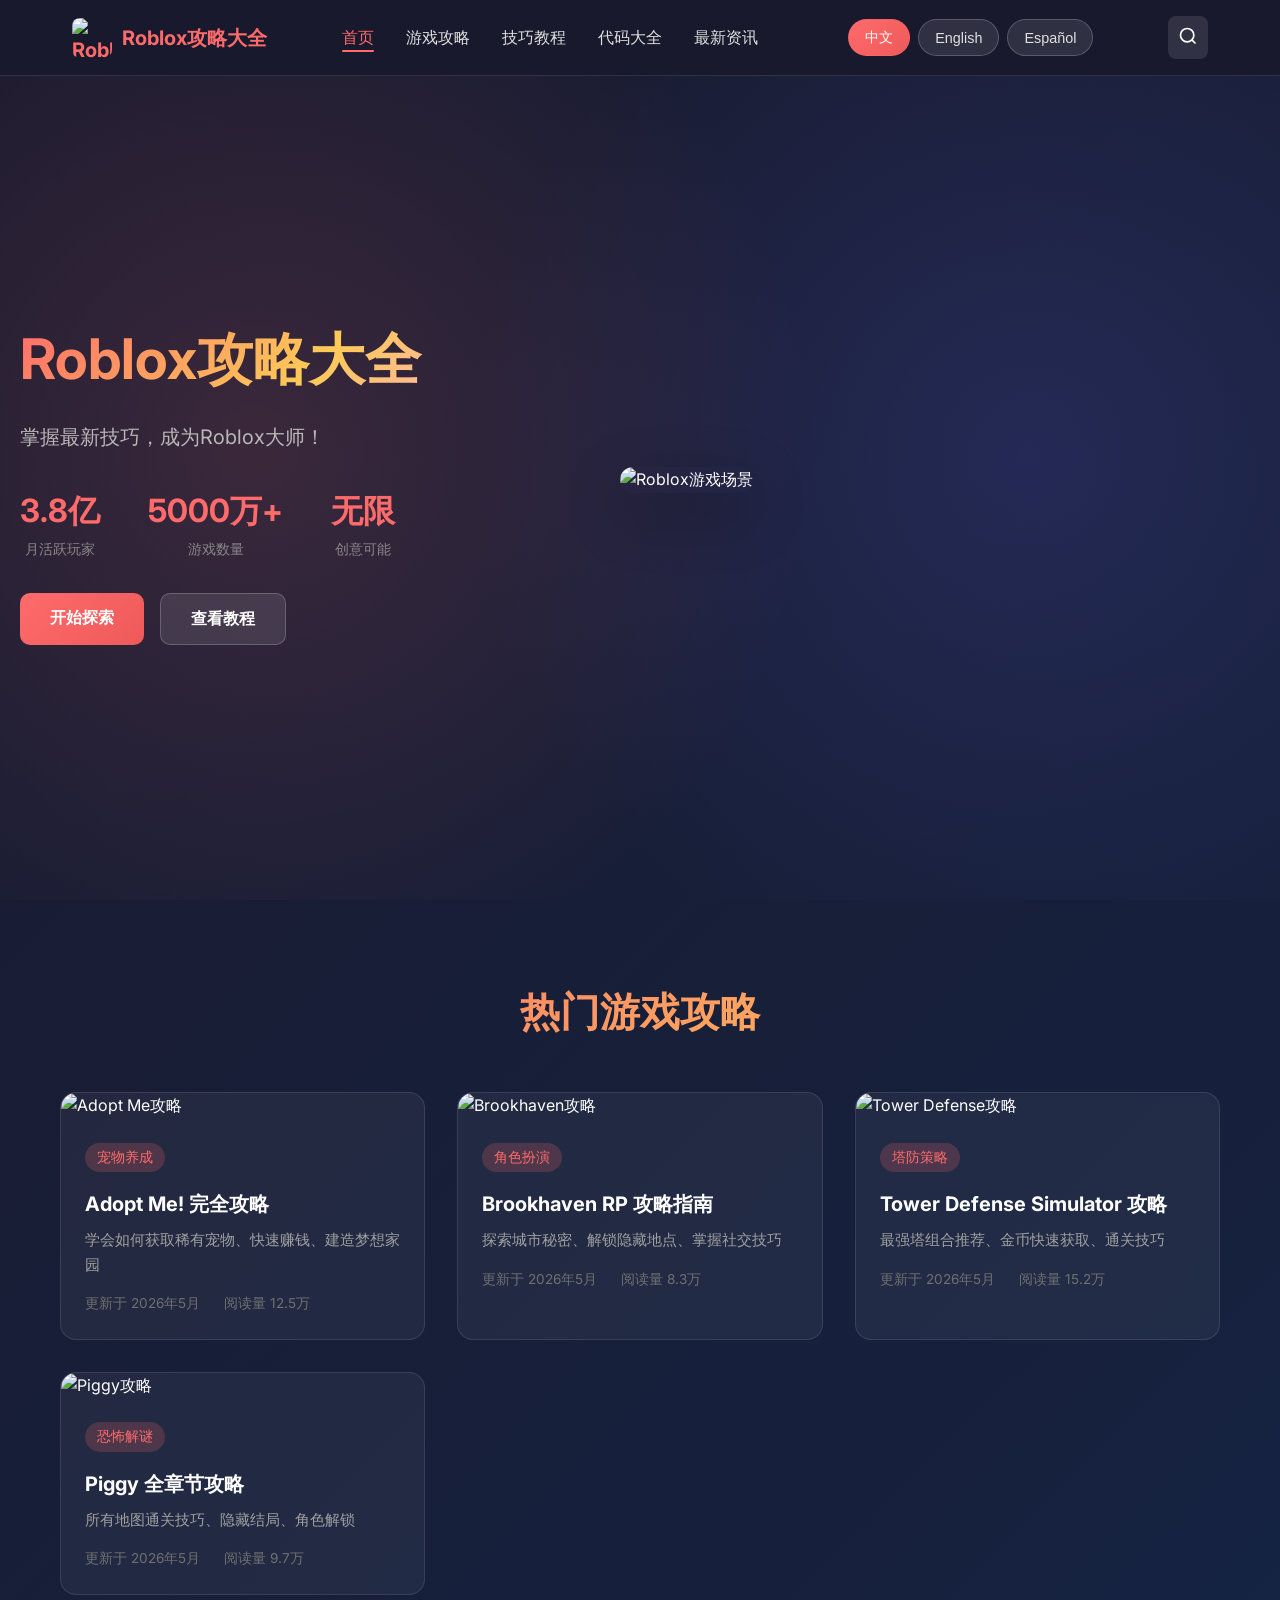
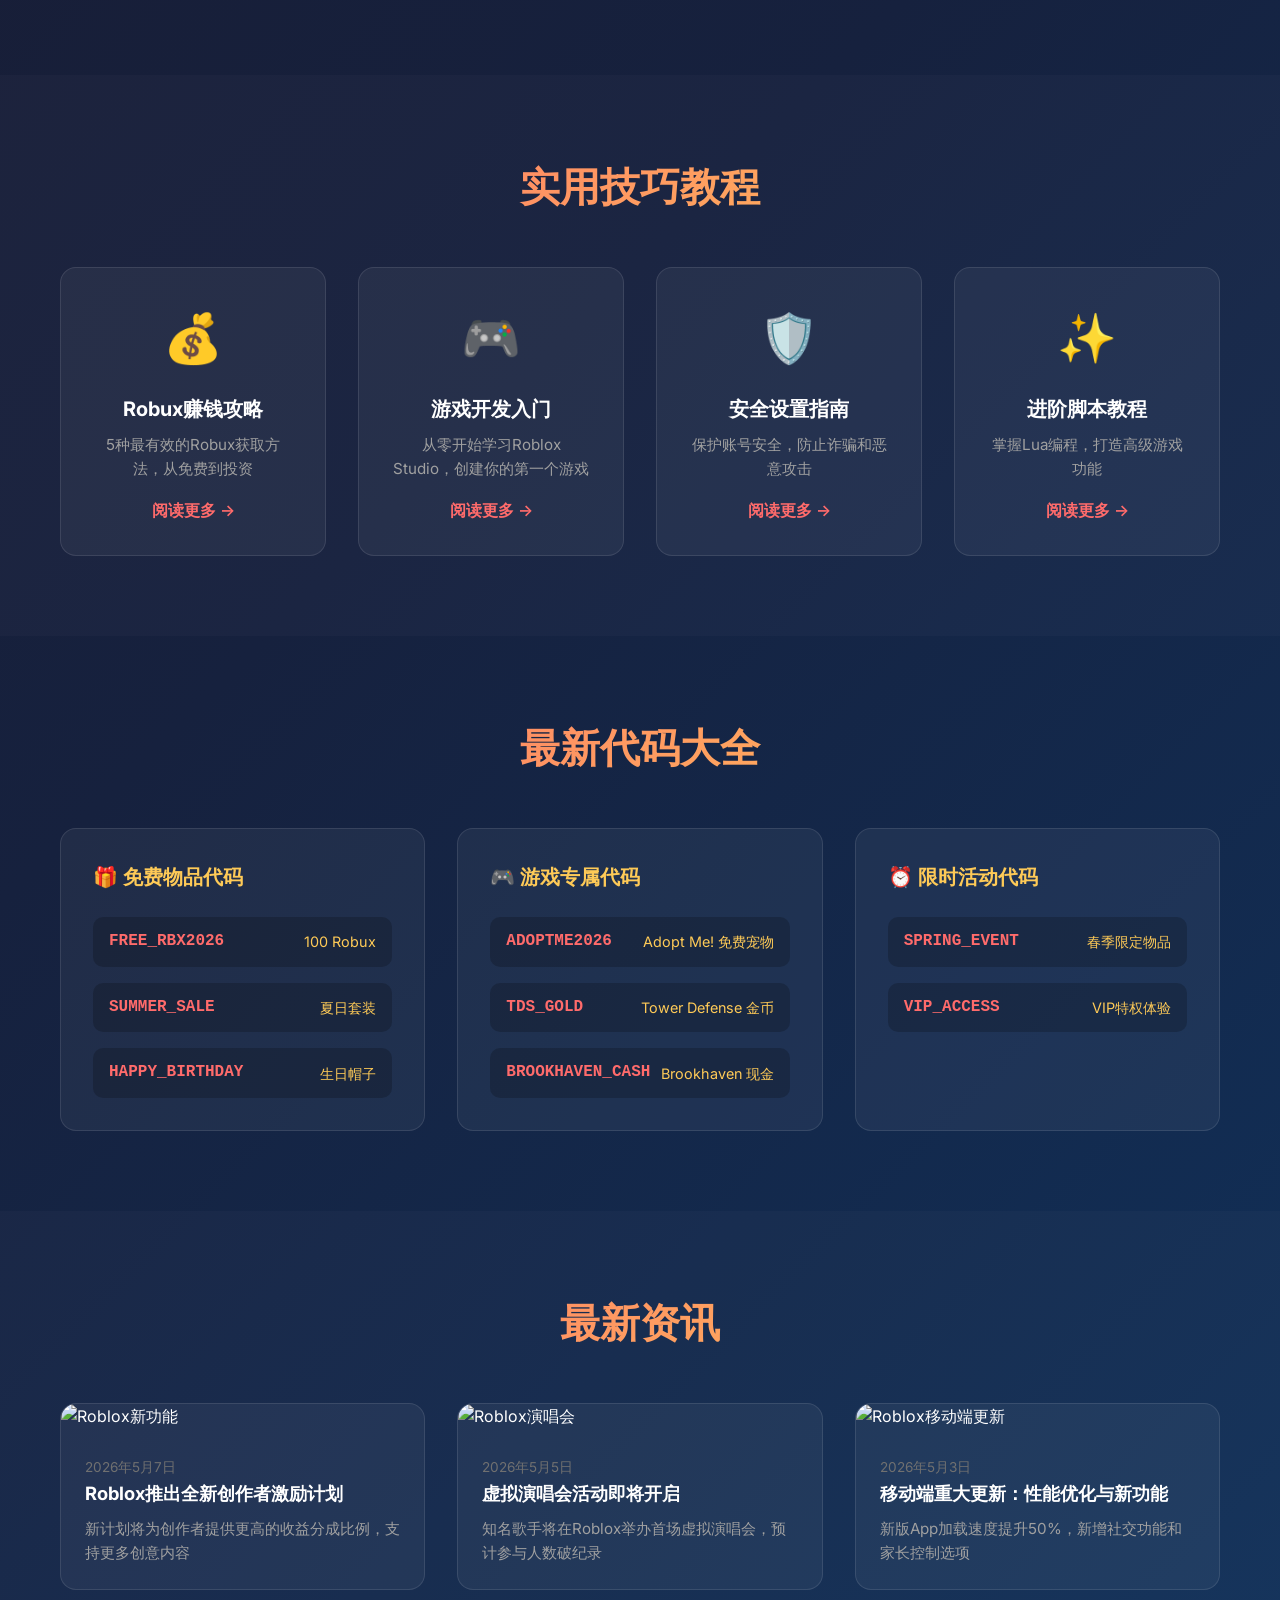
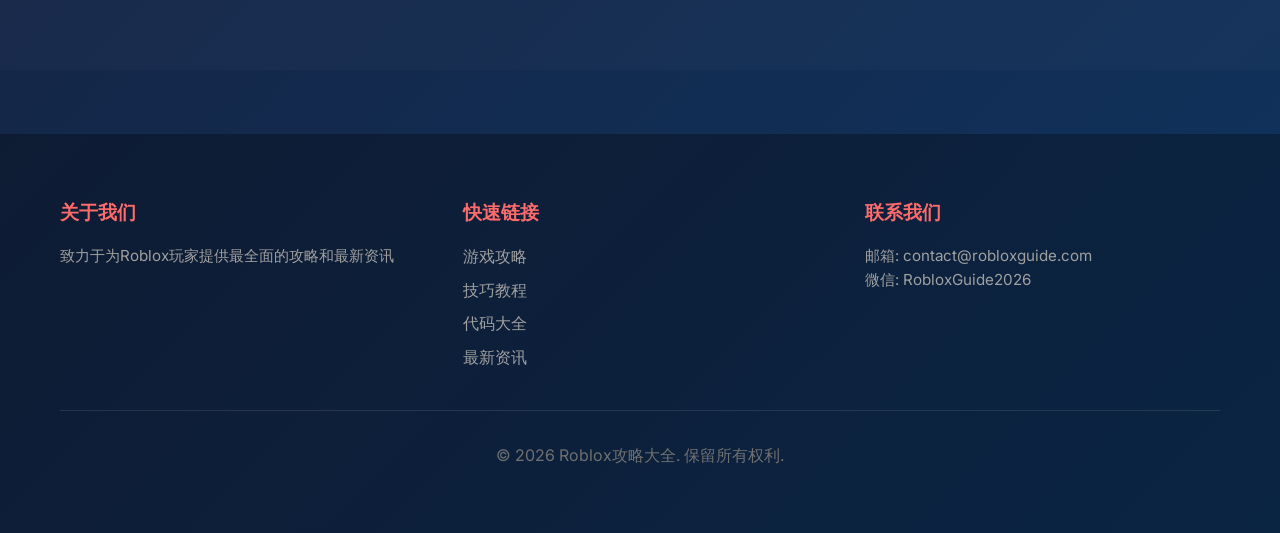
==== index.html @ 346e5082 "Add files via upload" ====
<!DOCTYPE html>
<html lang="zh-CN">
<head>
    <meta charset="UTF-8">
    <meta name="viewport" content="width=device-width, initial-scale=1.0">
    <title>Roblox攻略大全 - 最新技巧与指南</title>
    <meta name="description" content="Roblox游戏攻略网站，包含最新技巧、游戏指南、代码教程、赚钱攻略等内容">
    <link rel="stylesheet" href="styles.css">
    <link href="https://fonts.googleapis.com/css2?family=Inter:wght@400;500;600;700&display=swap" rel="stylesheet">
</head>
<body>
    <header class="header">
        <nav class="navbar">
            <div class="logo">
                <img src="https://neeko-copilot.bytedance.net/api/text2image?prompt=Roblox%20game%20logo%20with%20colorful%20blocks%20and%20robots%20minimalist%20design&image_size=square" alt="Roblox Logo">
                <span data-i18n="hero.title">Roblox攻略大全</span>
            </div>
            <ul class="nav-links">
                <li><a href="#home" class="active" data-i18n="nav.home">首页</a></li>
                <li><a href="#guides" data-i18n="nav.guides">游戏攻略</a></li>
                <li><a href="#tips" data-i18n="nav.tips">技巧教程</a></li>
                <li><a href="#codes" data-i18n="nav.codes">代码大全</a></li>
                <li><a href="#news" data-i18n="nav.news">最新资讯</a></li>
            </ul>
            <div class="lang-switcher">
                <button class="lang-btn active" data-lang="zh">中文</button>
                <button class="lang-btn" data-lang="en">English</button>
                <button class="lang-btn" data-lang="es">Español</button>
            </div>
            <button class="search-btn">
                <svg xmlns="http://www.w3.org/2000/svg" width="20" height="20" viewBox="0 0 24 24" fill="none" stroke="currentColor" stroke-width="2">
                    <circle cx="11" cy="11" r="8"/>
                    <path d="m21 21-4.35-4.35"/>
                </svg>
            </button>
        </nav>
    </header>

    <section id="home" class="hero">
        <div class="hero-content">
            <h1 data-i18n="hero.title">Roblox攻略大全</h1>
            <p data-i18n="hero.subtitle">掌握最新技巧，成为Roblox大师！</p>
            <div class="hero-stats">
                <div class="stat-item">
                    <span class="stat-number">3.8亿</span>
                    <span class="stat-label" data-i18n="hero.stats.mau">月活跃玩家</span>
                </div>
                <div class="stat-item">
                    <span class="stat-number">5000万+</span>
                    <span class="stat-label" data-i18n="hero.stats.games">游戏数量</span>
                </div>
                <div class="stat-item">
                    <span class="stat-number">无限</span>
                    <span class="stat-label" data-i18n="hero.stats.creative">创意可能</span>
                </div>
            </div>
            <div class="hero-buttons">
                <a href="#guides" class="btn btn-primary" data-i18n="hero.exploreBtn">开始探索</a>
                <a href="#tips" class="btn btn-secondary" data-i18n="hero.tutorialBtn">查看教程</a>
            </div>
        </div>
        <div class="hero-image">
            <img src="https://neeko-copilot.bytedance.net/api/text2image?prompt=Roblox%20game%20scene%20with%20colorful%20blocky%20characters%20playing%20in%20a%20virtual%20world&image_size=landscape_16_9" alt="Roblox游戏场景">
        </div>
    </section>

    <section id="guides" class="guides-section">
        <div class="container">
            <h2 class="section-title" data-i18n="guides.title">热门游戏攻略</h2>
            <div class="guides-grid">
                <article class="guide-card">
                    <img src="https://neeko-copilot.bytedance.net/api/text2image?prompt=Roblox%20Adopt%20Me%20game%20scene%20with%20cute%20pets%20and%20colorful%20houses&image_size=landscape_4_3" alt="Adopt Me攻略">
                    <div class="guide-content">
                        <span class="guide-tag" data-i18n="guides.cards.0.tag">宠物养成</span>
                        <h3><a href="adopt-me.html" data-i18n="guides.cards.0.title">Adopt Me! 完全攻略</a></h3>
                        <p data-i18n="guides.cards.0.desc">学会如何获取稀有宠物、快速赚钱、建造梦想家园</p>
                        <div class="guide-meta">
                            <span data-i18n="guides.cards.0.date">更新于 2026年5月</span>
                            <span data-i18n="guides.cards.0.views">阅读量 12.5万</span>
                        </div>
                    </div>
                </article>
                <article class="guide-card">
                    <img src="https://neeko-copilot.bytedance.net/api/text2image?prompt=Roblox%20Brookhaven%20RP%20city%20roleplay%20game%20scene&image_size=landscape_4_3" alt="Brookhaven攻略">
                    <div class="guide-content">
                        <span class="guide-tag" data-i18n="guides.cards.1.tag">角色扮演</span>
                        <h3><a href="brookhaven.html" data-i18n="guides.cards.1.title">Brookhaven RP 攻略指南</a></h3>
                        <p data-i18n="guides.cards.1.desc">探索城市秘密、解锁隐藏地点、掌握社交技巧</p>
                        <div class="guide-meta">
                            <span data-i18n="guides.cards.1.date">更新于 2026年5月</span>
                            <span data-i18n="guides.cards.1.views">阅读量 8.3万</span>
                        </div>
                    </div>
                </article>
                <article class="guide-card">
                    <img src="https://neeko-copilot.bytedance.net/api/text2image?prompt=Roblox%20Tower%20Defense%20Simulator%20game%20with%20towers%20and%20enemies&image_size=landscape_4_3" alt="Tower Defense攻略">
                    <div class="guide-content">
                        <span class="guide-tag" data-i18n="guides.cards.2.tag">塔防策略</span>
                        <h3><a href="tower-defense.html" data-i18n="guides.cards.2.title">Tower Defense Simulator 攻略</a></h3>
                        <p data-i18n="guides.cards.2.desc">最强塔组合推荐、金币快速获取、通关技巧</p>
                        <div class="guide-meta">
                            <span data-i18n="guides.cards.2.date">更新于 2026年5月</span>
                            <span data-i18n="guides.cards.2.views">阅读量 15.2万</span>
                        </div>
                    </div>
                </article>
                <article class="guide-card">
                    <img src="https://neeko-copilot.bytedance.net/api/text2image?prompt=Roblox%20Piggy%20horror%20game%20scene%20with%20pig%20characters%20scary%20atmosphere&image_size=landscape_4_3" alt="Piggy攻略">
                    <div class="guide-content">
                        <span class="guide-tag" data-i18n="guides.cards.3.tag">恐怖解谜</span>
                        <h3><a href="piggy.html" data-i18n="guides.cards.3.title">Piggy 全章节攻略</a></h3>
                        <p data-i18n="guides.cards.3.desc">所有地图通关技巧、隐藏结局、角色解锁</p>
                        <div class="guide-meta">
                            <span data-i18n="guides.cards.3.date">更新于 2026年5月</span>
                            <span data-i18n="guides.cards.3.views">阅读量 9.7万</span>
                        </div>
                    </div>
                </article>
            </div>
        </div>
    </section>

    <section id="tips" class="tips-section">
        <div class="container">
            <h2 class="section-title" data-i18n="tips.title">实用技巧教程</h2>
            <div class="tips-grid">
                <div class="tip-card">
                    <div class="tip-icon">💰</div>
                    <h3 data-i18n="tips.cards.0.title">Robux赚钱攻略</h3>
                    <p data-i18n="tips.cards.0.desc">5种最有效的Robux获取方法，从免费到投资</p>
                    <a href="robux-guide.html" class="tip-link" data-i18n="tips.readMore">阅读更多 →</a>
                </div>
                <div class="tip-card">
                    <div class="tip-icon">🎮</div>
                    <h3 data-i18n="tips.cards.1.title">游戏开发入门</h3>
                    <p data-i18n="tips.cards.1.desc">从零开始学习Roblox Studio，创建你的第一个游戏</p>
                    <a href="dev-guide.html" class="tip-link" data-i18n="tips.readMore">阅读更多 →</a>
                </div>
                <div class="tip-card">
                    <div class="tip-icon">🛡️</div>
                    <h3 data-i18n="tips.cards.2.title">安全设置指南</h3>
                    <p data-i18n="tips.cards.2.desc">保护账号安全，防止诈骗和恶意攻击</p>
                    <a href="safety-guide.html" class="tip-link" data-i18n="tips.readMore">阅读更多 →</a>
                </div>
                <div class="tip-card">
                    <div class="tip-icon">✨</div>
                    <h3 data-i18n="tips.cards.3.title">进阶脚本教程</h3>
                    <p data-i18n="tips.cards.3.desc">掌握Lua编程，打造高级游戏功能</p>
                    <a href="script-guide.html" class="tip-link" data-i18n="tips.readMore">阅读更多 →</a>
                </div>
            </div>
        </div>
    </section>

    <section id="codes" class="codes-section">
        <div class="container">
            <h2 class="section-title" data-i18n="codes.title">最新代码大全</h2>
            <div class="codes-container">
                <div class="code-category">
                    <h3 data-i18n="codes.categories.0.title">🎁 免费物品代码</h3>
                    <div class="code-list">
                        <div class="code-item">
                            <span class="code-text">FREE_RBX2026</span>
                            <span class="code-reward">100 Robux</span>
                        </div>
                        <div class="code-item">
                            <span class="code-text">SUMMER_SALE</span>
                            <span class="code-reward">夏日套装</span>
                        </div>
                        <div class="code-item">
                            <span class="code-text">HAPPY_BIRTHDAY</span>
                            <span class="code-reward">生日帽子</span>
                        </div>
                    </div>
                </div>
                <div class="code-category">
                    <h3 data-i18n="codes.categories.1.title">🎮 游戏专属代码</h3>
                    <div class="code-list">
                        <div class="code-item">
                            <span class="code-text">ADOPTME2026</span>
                            <span class="code-reward">Adopt Me! 免费宠物</span>
                        </div>
                        <div class="code-item">
                            <span class="code-text">TDS_GOLD</span>
                            <span class="code-reward">Tower Defense 金币</span>
                        </div>
                        <div class="code-item">
                            <span class="code-text">BROOKHAVEN_CASH</span>
                            <span class="code-reward">Brookhaven 现金</span>
                        </div>
                    </div>
                </div>
                <div class="code-category">
                    <h3 data-i18n="codes.categories.2.title">⏰ 限时活动代码</h3>
                    <div class="code-list">
                        <div class="code-item">
                            <span class="code-text">SPRING_EVENT</span>
                            <span class="code-reward">春季限定物品</span>
                        </div>
                        <div class="code-item">
                            <span class="code-text">VIP_ACCESS</span>
                            <span class="code-reward">VIP特权体验</span>
                        </div>
                    </div>
                </div>
            </div>
        </div>
    </section>

    <section id="news" class="news-section">
        <div class="container">
            <h2 class="section-title" data-i18n="news.title">最新资讯</h2>
            <div class="news-grid">
                <article class="news-card">
                    <img src="https://neeko-copilot.bytedance.net/api/text2image?prompt=Roblox%20new%20feature%20announcement%20with%20confetti%20and%20celebration&image_size=landscape_4_3" alt="Roblox新功能">
                    <div class="news-content">
                        <span class="news-date" data-i18n="news.cards.0.date">2026年5月7日</span>
                        <h3 data-i18n="news.cards.0.title">Roblox推出全新创作者激励计划</h3>
                        <p data-i18n="news.cards.0.desc">新计划将为创作者提供更高的收益分成比例，支持更多创意内容</p>
                    </div>
                </article>
                <article class="news-card">
                    <img src="https://neeko-copilot.bytedance.net/api/text2image?prompt=Roblox%20virtual%20concert%20event%20with%20music%20and%20lights&image_size=landscape_4_3" alt="Roblox演唱会">
                    <div class="news-content">
                        <span class="news-date" data-i18n="news.cards.1.date">2026年5月5日</span>
                        <h3 data-i18n="news.cards.1.title">虚拟演唱会活动即将开启</h3>
                        <p data-i18n="news.cards.1.desc">知名歌手将在Roblox举办首场虚拟演唱会，预计参与人数破纪录</p>
                    </div>
                </article>
                <article class="news-card">
                    <img src="https://neeko-copilot.bytedance.net/api/text2image?prompt=Roblox%20mobile%20app%20update%20with%20new%20UI&image_size=landscape_4_3" alt="Roblox移动端更新">
                    <div class="news-content">
                        <span class="news-date" data-i18n="news.cards.2.date">2026年5月3日</span>
                        <h3 data-i18n="news.cards.2.title">移动端重大更新：性能优化与新功能</h3>
                        <p data-i18n="news.cards.2.desc">新版App加载速度提升50%，新增社交功能和家长控制选项</p>
                    </div>
                </article>
            </div>
        </div>
    </section>

    <footer class="footer">
        <div class="container">
            <div class="footer-content">
                <div class="footer-section">
                    <h3 data-i18n="footer.about.title">关于我们</h3>
                    <p data-i18n="footer.about.desc">致力于为Roblox玩家提供最全面的攻略和最新资讯</p>
                </div>
                <div class="footer-section">
                    <h3 data-i18n="footer.quickLinks.title">快速链接</h3>
                    <ul>
                        <li><a href="#guides" data-i18n="nav.guides">游戏攻略</a></li>
                        <li><a href="#tips" data-i18n="nav.tips">技巧教程</a></li>
                        <li><a href="#codes" data-i18n="nav.codes">代码大全</a></li>
                        <li><a href="#news" data-i18n="nav.news">最新资讯</a></li>
                    </ul>
                </div>
                <div class="footer-section">
                    <h3 data-i18n="footer.contact.title">联系我们</h3>
                    <p data-i18n="footer.contact.email">邮箱: contact@robloxguide.com</p>
                    <p data-i18n="footer.contact.wechat">微信: RobloxGuide2026</p>
                </div>
            </div>
            <div class="footer-bottom">
                <p data-i18n="footer.copyright">© 2026 Roblox攻略大全. 保留所有权利.</p>
            </div>
        </div>
    </footer>

    <script src="locales.js"></script>
    <script src="script.js"></script>
</body>
</html>
---- styles.css ----
* {
    margin: 0;
    padding: 0;
    box-sizing: border-box;
}

html {
    scroll-behavior: smooth;
}

body {
    font-family: 'Inter', -apple-system, BlinkMacSystemFont, 'Segoe UI', Roboto, sans-serif;
    background: linear-gradient(135deg, #1a1a2e 0%, #16213e 50%, #0f3460 100%);
    color: #ffffff;
    line-height: 1.6;
    min-height: 100vh;
}

.container {
    max-width: 1200px;
    margin: 0 auto;
    padding: 0 20px;
}

.header {
    position: fixed;
    top: 0;
    left: 0;
    right: 0;
    z-index: 1000;
    background: rgba(26, 26, 46, 0.95);
    backdrop-filter: blur(10px);
    border-bottom: 1px solid rgba(255, 255, 255, 0.1);
}

.navbar {
    display: flex;
    justify-content: space-between;
    align-items: center;
    padding: 1rem 2rem;
    max-width: 1200px;
    margin: 0 auto;
}

.logo {
    display: flex;
    align-items: center;
    gap: 10px;
    font-size: 1.25rem;
    font-weight: 700;
    color: #ff6b6b;
}

.logo img {
    width: 40px;
    height: 40px;
    border-radius: 8px;
}

.nav-links {
    display: flex;
    list-style: none;
    gap: 2rem;
}

.nav-links a {
    text-decoration: none;
    color: #e0e0e0;
    font-weight: 500;
    transition: color 0.3s ease;
    position: relative;
}

.nav-links a:hover,
.nav-links a.active {
    color: #ff6b6b;
}

.nav-links a.active::after {
    content: '';
    position: absolute;
    bottom: -5px;
    left: 0;
    width: 100%;
    height: 2px;
    background: #ff6b6b;
    border-radius: 2px;
}

.search-btn {
    background: rgba(255, 255, 255, 0.1);
    border: none;
    padding: 10px;
    border-radius: 8px;
    color: #ffffff;
    cursor: pointer;
    transition: background 0.3s ease;
}

.search-btn:hover {
    background: rgba(255, 255, 255, 0.2);
}

.hero {
    min-height: 100vh;
    display: flex;
    align-items: center;
    padding: 80px 20px 20px;
    position: relative;
    overflow: hidden;
}

.hero::before {
    content: '';
    position: absolute;
    top: 0;
    left: 0;
    right: 0;
    bottom: 0;
    background: radial-gradient(circle at 20% 50%, rgba(255, 107, 107, 0.15) 0%, transparent 50%),
                radial-gradient(circle at 80% 50%, rgba(107, 107, 255, 0.15) 0%, transparent 50%);
}

.hero-content {
    flex: 1;
    max-width: 600px;
    z-index: 1;
}

.hero h1 {
    font-size: 3.5rem;
    font-weight: 700;
    margin-bottom: 1rem;
    background: linear-gradient(135deg, #ff6b6b 0%, #feca57 50%, #ff9ff3 100%);
    -webkit-background-clip: text;
    -webkit-text-fill-color: transparent;
    background-clip: text;
}

.hero p {
    font-size: 1.25rem;
    color: #b8b8b8;
    margin-bottom: 2rem;
}

.hero-stats {
    display: flex;
    gap: 3rem;
    margin-bottom: 2rem;
}

.stat-item {
    text-align: center;
}

.stat-number {
    display: block;
    font-size: 2rem;
    font-weight: 700;
    color: #ff6b6b;
}

.stat-label {
    font-size: 0.9rem;
    color: #888888;
}

.hero-buttons {
    display: flex;
    gap: 1rem;
}

.btn {
    display: inline-block;
    padding: 12px 30px;
    border-radius: 10px;
    font-weight: 600;
    text-decoration: none;
    transition: all 0.3s ease;
}

.btn-primary {
    background: linear-gradient(135deg, #ff6b6b 0%, #ee5a5a 100%);
    color: #ffffff;
}

.btn-primary:hover {
    transform: translateY(-2px);
    box-shadow: 0 10px 30px rgba(255, 107, 107, 0.4);
}

.btn-secondary {
    background: rgba(255, 255, 255, 0.1);
    color: #ffffff;
    border: 1px solid rgba(255, 255, 255, 0.2);
}

.btn-secondary:hover {
    background: rgba(255, 255, 255, 0.2);
}

.hero-image {
    flex: 1;
    position: relative;
    z-index: 1;
}

.hero-image img {
    width: 100%;
    max-width: 600px;
    border-radius: 20px;
    box-shadow: 0 20px 60px rgba(0, 0, 0, 0.3);
}

.section-title {
    font-size: 2.5rem;
    text-align: center;
    margin-bottom: 3rem;
    background: linear-gradient(135deg, #ff6b6b 0%, #feca57 100%);
    -webkit-background-clip: text;
    -webkit-text-fill-color: transparent;
    background-clip: text;
}

.guides-section {
    padding: 80px 20px;
}

.guides-grid {
    display: grid;
    grid-template-columns: repeat(auto-fit, minmax(300px, 1fr));
    gap: 2rem;
}

.guide-card {
    background: rgba(255, 255, 255, 0.05);
    border-radius: 16px;
    overflow: hidden;
    transition: transform 0.3s ease, box-shadow 0.3s ease;
    border: 1px solid rgba(255, 255, 255, 0.1);
}

.guide-card:hover {
    transform: translateY(-8px);
    box-shadow: 0 20px 40px rgba(0, 0, 0, 0.3);
}

.guide-card img {
    width: 100%;
    height: 200px;
    object-fit: cover;
}

.guide-content {
    padding: 1.5rem;
}

.guide-tag {
    display: inline-block;
    background: rgba(255, 107, 107, 0.2);
    color: #ff6b6b;
    padding: 4px 12px;
    border-radius: 20px;
    font-size: 0.85rem;
    margin-bottom: 1rem;
}

.guide-content h3 {
    font-size: 1.25rem;
    margin-bottom: 0.5rem;
}

.guide-content h3 a {
    color: #ffffff;
    text-decoration: none;
    transition: color 0.3s ease;
}

.guide-content h3 a:hover {
    color: #ff6b6b;
}

.guide-content p {
    color: #a0a0a0;
    font-size: 0.95rem;
    margin-bottom: 1rem;
}

.guide-meta {
    display: flex;
    gap: 1.5rem;
    font-size: 0.85rem;
    color: #707070;
}

.tips-section {
    padding: 80px 20px;
    background: rgba(255, 255, 255, 0.02);
}

.tips-grid {
    display: grid;
    grid-template-columns: repeat(auto-fit, minmax(250px, 1fr));
    gap: 2rem;
}

.tip-card {
    background: rgba(255, 255, 255, 0.05);
    border-radius: 16px;
    padding: 2rem;
    text-align: center;
    transition: transform 0.3s ease;
    border: 1px solid rgba(255, 255, 255, 0.1);
}

.tip-card:hover {
    transform: translateY(-5px);
}

.tip-icon {
    font-size: 3rem;
    margin-bottom: 1rem;
}

.tip-card h3 {
    font-size: 1.25rem;
    margin-bottom: 0.5rem;
}

.tip-card p {
    color: #a0a0a0;
    font-size: 0.95rem;
    margin-bottom: 1rem;
}

.tip-link {
    color: #ff6b6b;
    text-decoration: none;
    font-weight: 600;
    transition: color 0.3s ease;
}

.tip-link:hover {
    color: #ee5a5a;
}

.codes-section {
    padding: 80px 20px;
}

.codes-container {
    display: grid;
    grid-template-columns: repeat(auto-fit, minmax(300px, 1fr));
    gap: 2rem;
}

.code-category {
    background: rgba(255, 255, 255, 0.05);
    border-radius: 16px;
    padding: 2rem;
    border: 1px solid rgba(255, 255, 255, 0.1);
}

.code-category h3 {
    font-size: 1.25rem;
    margin-bottom: 1.5rem;
    color: #feca57;
}

.code-list {
    display: flex;
    flex-direction: column;
    gap: 1rem;
}

.code-item {
    display: flex;
    justify-content: space-between;
    align-items: center;
    background: rgba(0, 0, 0, 0.2);
    padding: 12px 16px;
    border-radius: 10px;
}

.code-text {
    font-family: 'Courier New', monospace;
    font-weight: 600;
    color: #ff6b6b;
}

.code-reward {
    color: #feca57;
    font-size: 0.9rem;
}

.news-section {
    padding: 80px 20px;
    background: rgba(255, 255, 255, 0.02);
}

.news-grid {
    display: grid;
    grid-template-columns: repeat(auto-fit, minmax(350px, 1fr));
    gap: 2rem;
}

.news-card {
    background: rgba(255, 255, 255, 0.05);
    border-radius: 16px;
    overflow: hidden;
    transition: transform 0.3s ease;
    border: 1px solid rgba(255, 255, 255, 0.1);
}

.news-card:hover {
    transform: translateY(-5px);
}

.news-card img {
    width: 100%;
    height: 200px;
    object-fit: cover;
}

.news-content {
    padding: 1.5rem;
}

.news-date {
    color: #707070;
    font-size: 0.85rem;
    margin-bottom: 0.5rem;
}

.news-content h3 {
    font-size: 1.15rem;
    margin-bottom: 0.5rem;
    color: #ffffff;
}

.news-content p {
    color: #a0a0a0;
    font-size: 0.95rem;
}

.footer {
    background: rgba(0, 0, 0, 0.3);
    padding: 4rem 20px;
    margin-top: 4rem;
}

.footer-content {
    display: grid;
    grid-template-columns: repeat(auto-fit, minmax(200px, 1fr));
    gap: 3rem;
    margin-bottom: 2rem;
}

.footer-section h3 {
    margin-bottom: 1rem;
    color: #ff6b6b;
}

.footer-section p {
    color: #a0a0a0;
    font-size: 0.95rem;
}

.footer-section ul {
    list-style: none;
}

.footer-section ul li {
    margin-bottom: 0.5rem;
}

.footer-section ul li a {
    color: #a0a0a0;
    text-decoration: none;
    transition: color 0.3s ease;
}

.footer-section ul li a:hover {
    color: #ff6b6b;
}

.footer-bottom {
    text-align: center;
    padding-top: 2rem;
    border-top: 1px solid rgba(255, 255, 255, 0.1);
    color: #707070;
}

@media (max-width: 768px) {
    .hero {
        flex-direction: column;
        text-align: center;
        padding: 100px 20px 40px;
    }
    
    .hero h1 {
        font-size: 2.5rem;
    }
    
    .hero-stats {
        justify-content: center;
    }
    
    .hero-buttons {
        flex-direction: column;
        align-items: center;
    }
    
    .nav-links {
        gap: 1rem;
    }
    
    .navbar {
        padding: 1rem;
    }
    
    .news-grid {
        grid-template-columns: 1fr;
    }
}

.lang-switcher {
    display: flex;
    gap: 0.5rem;
    margin-left: 1rem;
}

.lang-btn {
    background: rgba(255, 255, 255, 0.1);
    border: 1px solid rgba(255, 255, 255, 0.2);
    color: #e0e0e0;
    padding: 0.5rem 1rem;
    border-radius: 20px;
    cursor: pointer;
    font-size: 0.9rem;
    font-weight: 500;
    transition: all 0.3s ease;
}

.lang-btn:hover {
    background: rgba(255, 107, 107, 0.2);
    border-color: rgba(255, 107, 107, 0.5);
}

.lang-btn.active {
    background: linear-gradient(135deg, #ff6b6b 0%, #ee5a5a 100%);
    border-color: transparent;
    color: white;
}
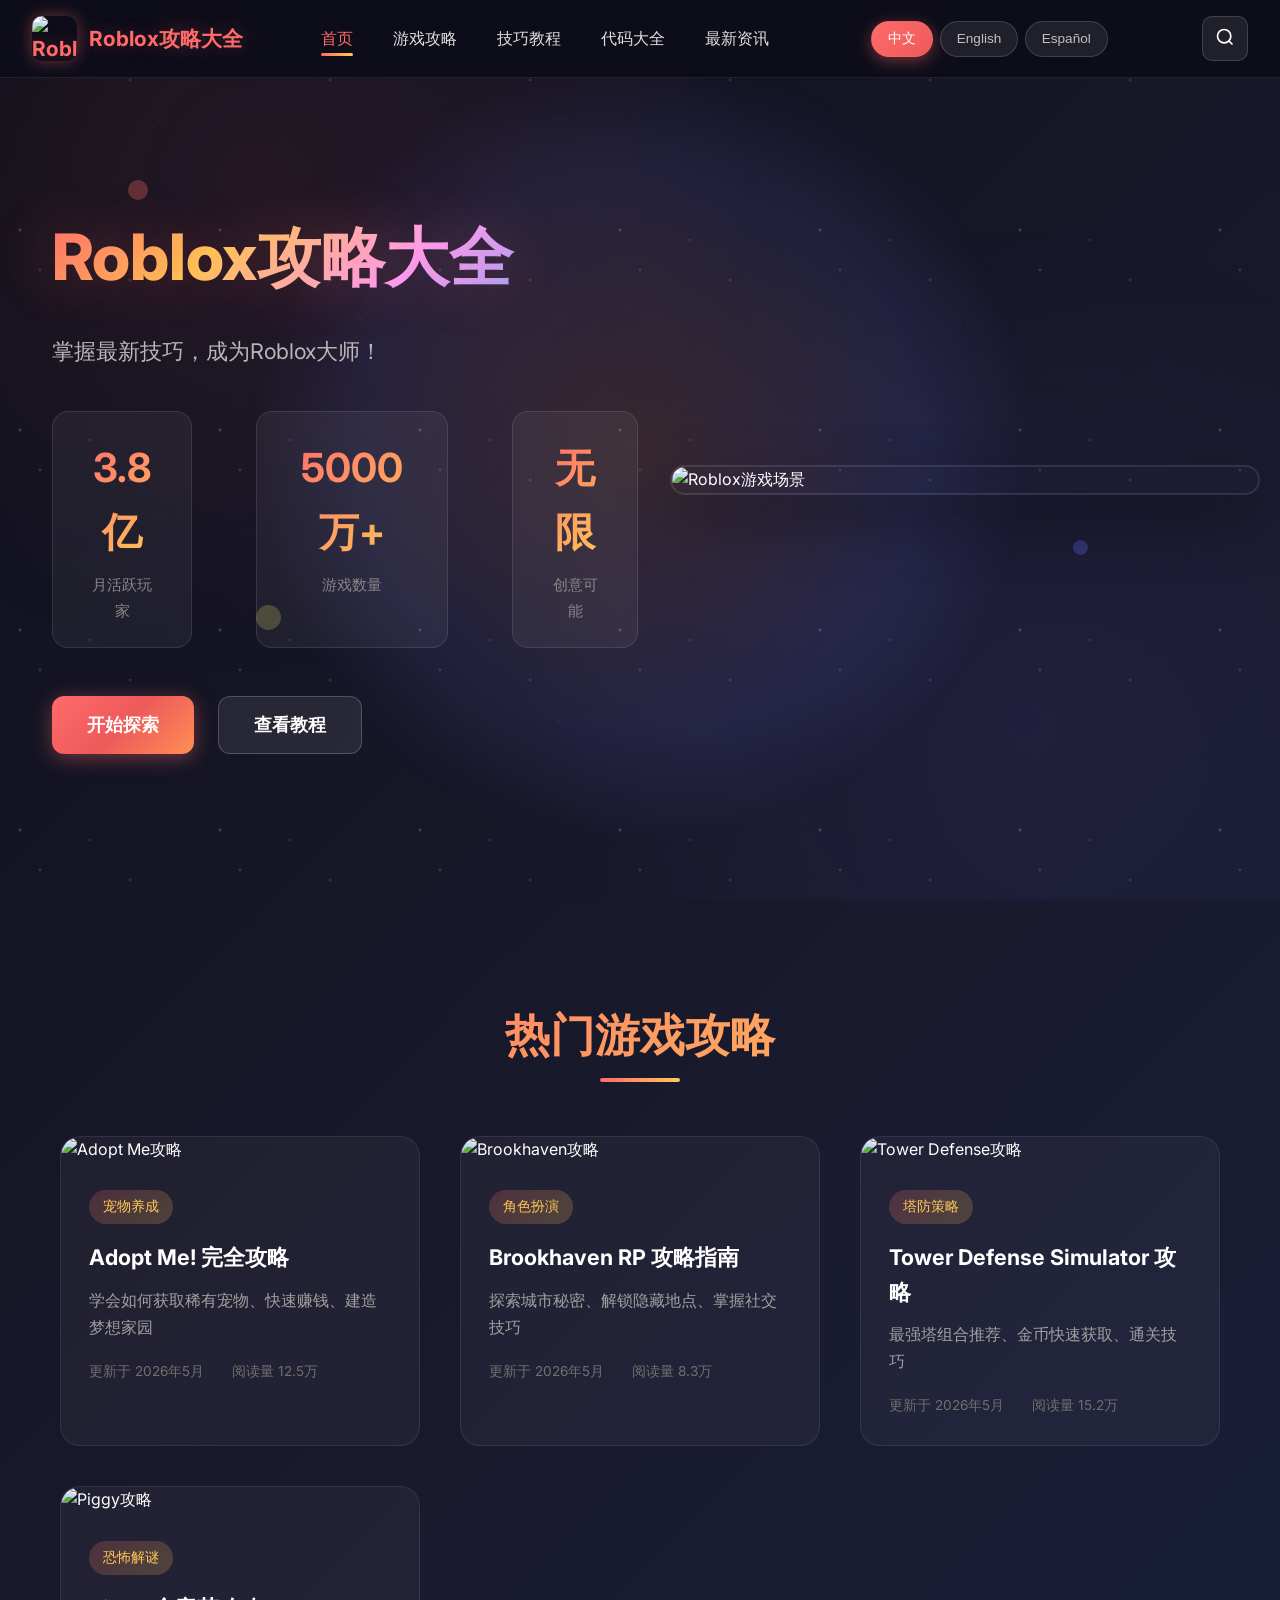
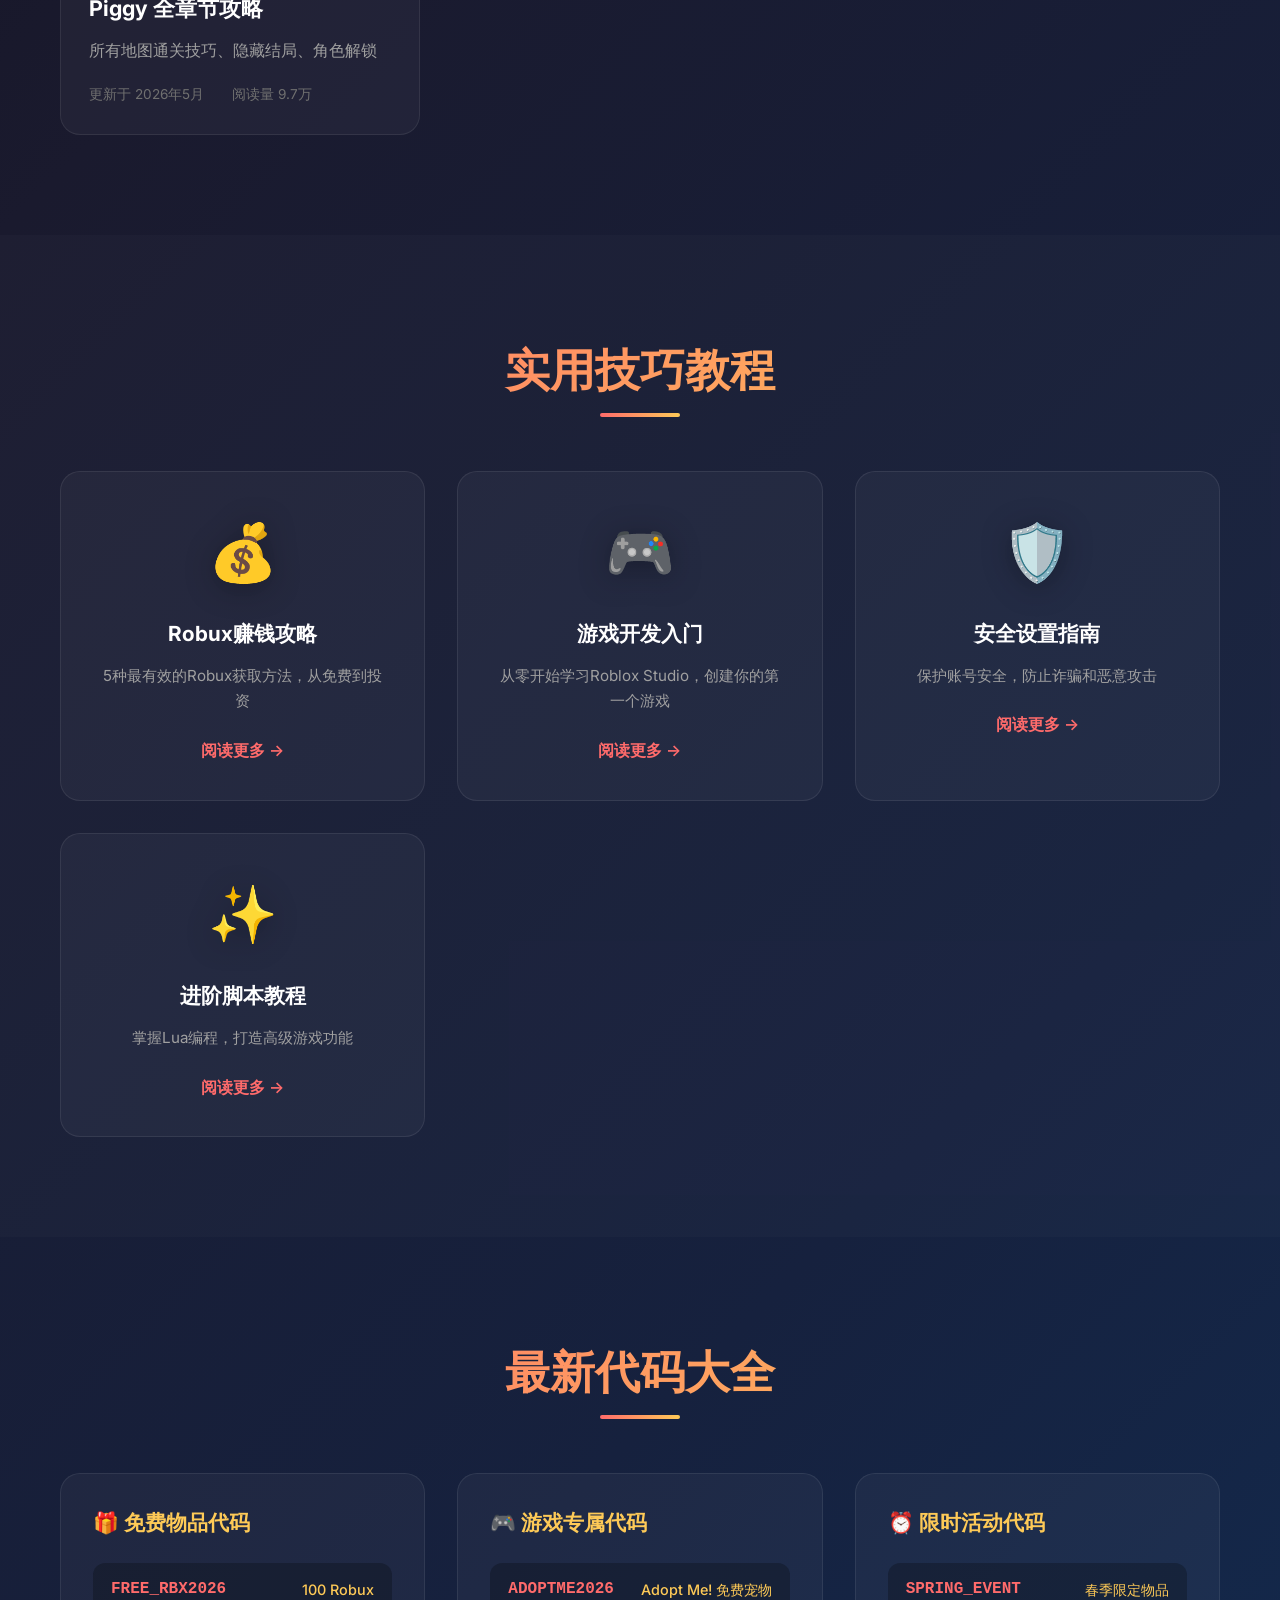
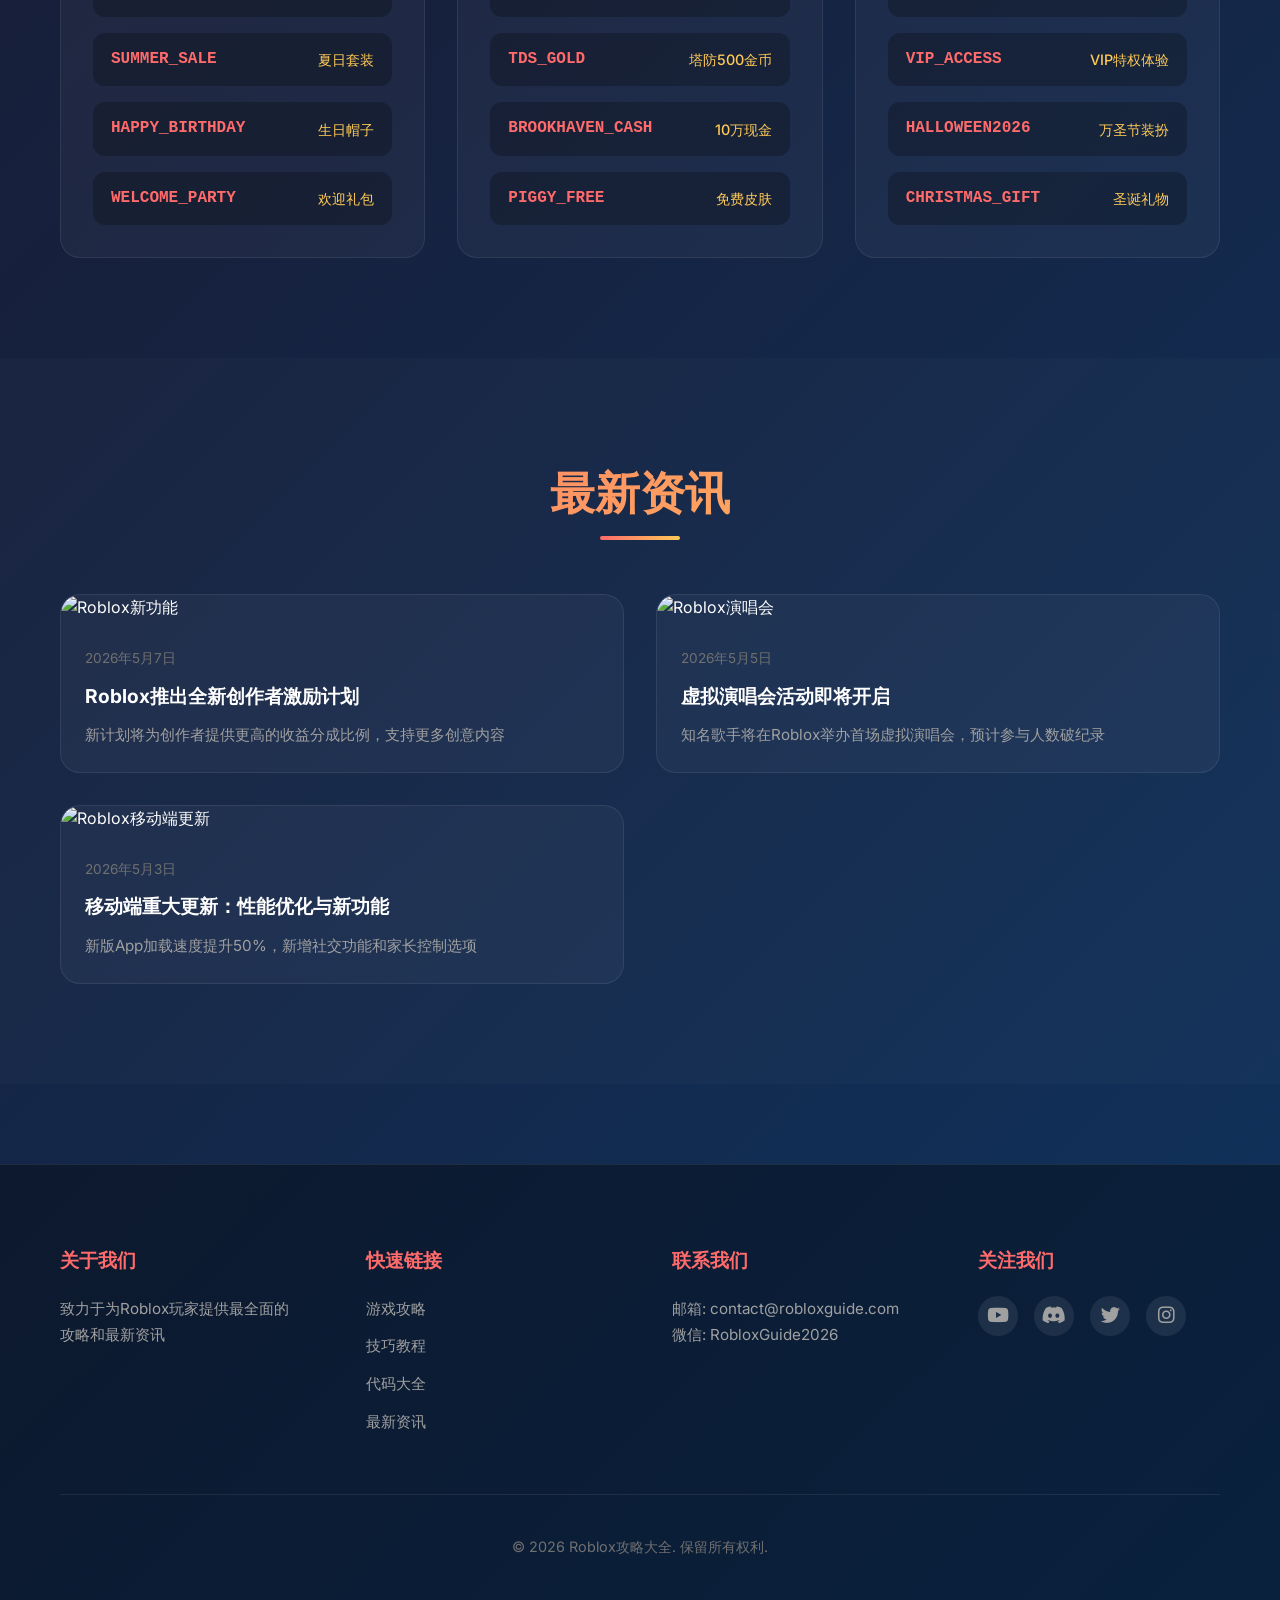
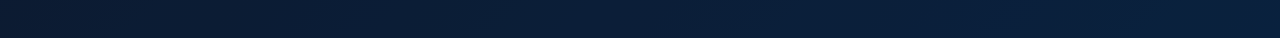
==== commit b51a3d0d: "Add files via upload update" ====
--- a/index.html
+++ b/index.html
@@ -6,9 +6,12 @@
     <title>Roblox攻略大全 - 最新技巧与指南</title>
     <meta name="description" content="Roblox游戏攻略网站，包含最新技巧、游戏指南、代码教程、赚钱攻略等内容">
     <link rel="stylesheet" href="styles.css">
-    <link href="https://fonts.googleapis.com/css2?family=Inter:wght@400;500;600;700&display=swap" rel="stylesheet">
+    <link href="https://fonts.googleapis.com/css2?family=Inter:wght@400;500;600;700;800&display=swap" rel="stylesheet">
+    <link rel="stylesheet" href="https://cdnjs.cloudflare.com/ajax/libs/font-awesome/6.4.0/css/all.min.css">
 </head>
 <body>
+    <div class="stars-bg"></div>
+    
     <header class="header">
         <nav class="navbar">
             <div class="logo">
@@ -37,6 +40,12 @@
     </header>
 
     <section id="home" class="hero">
+        <div class="floating-elements">
+            <div class="floating-element"></div>
+            <div class="floating-element"></div>
+            <div class="floating-element"></div>
+        </div>
+        
         <div class="hero-content">
             <h1 data-i18n="hero.title">Roblox攻略大全</h1>
             <p data-i18n="hero.subtitle">掌握最新技巧，成为Roblox大师！</p>
@@ -60,7 +69,7 @@
             </div>
         </div>
         <div class="hero-image">
-            <img src="https://neeko-copilot.bytedance.net/api/text2image?prompt=Roblox%20game%20scene%20with%20colorful%20blocky%20characters%20playing%20in%20a%20virtual%20world&image_size=landscape_16_9" alt="Roblox游戏场景">
+            <img src="https://neeko-copilot.bytedance.net/api/text2image?prompt=Roblox%20game%20scene%20with%20colorful%20blocky%20characters%20playing%20in%20a%20virtual%20world%20with%20rainbow%20sky&image_size=landscape_16_9" alt="Roblox游戏场景">
         </div>
     </section>
 
@@ -69,11 +78,11 @@
             <h2 class="section-title" data-i18n="guides.title">热门游戏攻略</h2>
             <div class="guides-grid">
                 <article class="guide-card">
-                    <img src="https://neeko-copilot.bytedance.net/api/text2image?prompt=Roblox%20Adopt%20Me%20game%20scene%20with%20cute%20pets%20and%20colorful%20houses&image_size=landscape_4_3" alt="Adopt Me攻略">
+                    <img src="https://neeko-copilot.bytedance.net/api/text2image?prompt=Roblox%20Adopt%20Me%20game%20scene%20with%20cute%20pets%20like%20unicorns%20and%20rainbow%20houses%20colorful&image_size=landscape_4_3" alt="Adopt Me攻略">
                     <div class="guide-content">
                         <span class="guide-tag" data-i18n="guides.cards.0.tag">宠物养成</span>
                         <h3><a href="adopt-me.html" data-i18n="guides.cards.0.title">Adopt Me! 完全攻略</a></h3>
-                        <p data-i18n="guides.cards.0.desc">学会如何获取稀有宠物、快速赚钱、建造梦想家园</p>
+                        <p data-i18n="guides.cards.0.desc">学会如何获取稀有宠物、快速赚钱、建造梦想家园，包括最新季节活动攻略</p>
                         <div class="guide-meta">
                             <span data-i18n="guides.cards.0.date">更新于 2026年5月</span>
                             <span data-i18n="guides.cards.0.views">阅读量 12.5万</span>
@@ -81,11 +90,11 @@
                     </div>
                 </article>
                 <article class="guide-card">
-                    <img src="https://neeko-copilot.bytedance.net/api/text2image?prompt=Roblox%20Brookhaven%20RP%20city%20roleplay%20game%20scene&image_size=landscape_4_3" alt="Brookhaven攻略">
+                    <img src="https://neeko-copilot.bytedance.net/api/text2image?prompt=Roblox%20Brookhaven%20RP%20luxury%20city%20roleplay%20game%20with%20modern%20houses%20and%20cars&image_size=landscape_4_3" alt="Brookhaven攻略">
                     <div class="guide-content">
                         <span class="guide-tag" data-i18n="guides.cards.1.tag">角色扮演</span>
                         <h3><a href="brookhaven.html" data-i18n="guides.cards.1.title">Brookhaven RP 攻略指南</a></h3>
-                        <p data-i18n="guides.cards.1.desc">探索城市秘密、解锁隐藏地点、掌握社交技巧</p>
+                        <p data-i18n="guides.cards.1.desc">探索城市秘密、解锁隐藏地点、掌握社交技巧，成为城市中最受欢迎的居民</p>
                         <div class="guide-meta">
                             <span data-i18n="guides.cards.1.date">更新于 2026年5月</span>
                             <span data-i18n="guides.cards.1.views">阅读量 8.3万</span>
@@ -93,11 +102,11 @@
                     </div>
                 </article>
                 <article class="guide-card">
-                    <img src="https://neeko-copilot.bytedance.net/api/text2image?prompt=Roblox%20Tower%20Defense%20Simulator%20game%20with%20towers%20and%20enemies&image_size=landscape_4_3" alt="Tower Defense攻略">
+                    <img src="https://neeko-copilot.bytedance.net/api/text2image?prompt=Roblox%20Tower%20Defense%20Simulator%20game%20with%20epic%20towers%20and%20colorful%20enemies%20battle%20scene&image_size=landscape_4_3" alt="Tower Defense攻略">
                     <div class="guide-content">
                         <span class="guide-tag" data-i18n="guides.cards.2.tag">塔防策略</span>
                         <h3><a href="tower-defense.html" data-i18n="guides.cards.2.title">Tower Defense Simulator 攻略</a></h3>
-                        <p data-i18n="guides.cards.2.desc">最强塔组合推荐、金币快速获取、通关技巧</p>
+                        <p data-i18n="guides.cards.2.desc">最强塔组合推荐、金币快速获取、通关技巧，包含所有赛季攻略</p>
                         <div class="guide-meta">
                             <span data-i18n="guides.cards.2.date">更新于 2026年5月</span>
                             <span data-i18n="guides.cards.2.views">阅读量 15.2万</span>
@@ -105,11 +114,11 @@
                     </div>
                 </article>
                 <article class="guide-card">
-                    <img src="https://neeko-copilot.bytedance.net/api/text2image?prompt=Roblox%20Piggy%20horror%20game%20scene%20with%20pig%20characters%20scary%20atmosphere&image_size=landscape_4_3" alt="Piggy攻略">
+                    <img src="https://neeko-copilot.bytedance.net/api/text2image?prompt=Roblox%20Piggy%20horror%20game%20scene%20with%20pig%20characters%20scary%20atmosphere%20dark%20mysterious&image_size=landscape_4_3" alt="Piggy攻略">
                     <div class="guide-content">
                         <span class="guide-tag" data-i18n="guides.cards.3.tag">恐怖解谜</span>
                         <h3><a href="piggy.html" data-i18n="guides.cards.3.title">Piggy 全章节攻略</a></h3>
-                        <p data-i18n="guides.cards.3.desc">所有地图通关技巧、隐藏结局、角色解锁</p>
+                        <p data-i18n="guides.cards.3.desc">所有地图通关技巧、隐藏结局、角色解锁，包含最新章节更新</p>
                         <div class="guide-meta">
                             <span data-i18n="guides.cards.3.date">更新于 2026年5月</span>
                             <span data-i18n="guides.cards.3.views">阅读量 9.7万</span>
@@ -127,25 +136,25 @@
                 <div class="tip-card">
                     <div class="tip-icon">💰</div>
                     <h3 data-i18n="tips.cards.0.title">Robux赚钱攻略</h3>
-                    <p data-i18n="tips.cards.0.desc">5种最有效的Robux获取方法，从免费到投资</p>
+                    <p data-i18n="tips.cards.0.desc">5种最有效的Robux获取方法，从免费到投资，教你轻松赚取虚拟货币</p>
                     <a href="robux-guide.html" class="tip-link" data-i18n="tips.readMore">阅读更多 →</a>
                 </div>
                 <div class="tip-card">
                     <div class="tip-icon">🎮</div>
                     <h3 data-i18n="tips.cards.1.title">游戏开发入门</h3>
-                    <p data-i18n="tips.cards.1.desc">从零开始学习Roblox Studio，创建你的第一个游戏</p>
+                    <p data-i18n="tips.cards.1.desc">从零开始学习Roblox Studio，创建你的第一个游戏，掌握基础脚本编程</p>
                     <a href="dev-guide.html" class="tip-link" data-i18n="tips.readMore">阅读更多 →</a>
                 </div>
                 <div class="tip-card">
                     <div class="tip-icon">🛡️</div>
                     <h3 data-i18n="tips.cards.2.title">安全设置指南</h3>
-                    <p data-i18n="tips.cards.2.desc">保护账号安全，防止诈骗和恶意攻击</p>
+                    <p data-i18n="tips.cards.2.desc">保护账号安全，防止诈骗和恶意攻击，家长控制最佳实践</p>
                     <a href="safety-guide.html" class="tip-link" data-i18n="tips.readMore">阅读更多 →</a>
                 </div>
                 <div class="tip-card">
                     <div class="tip-icon">✨</div>
                     <h3 data-i18n="tips.cards.3.title">进阶脚本教程</h3>
-                    <p data-i18n="tips.cards.3.desc">掌握Lua编程，打造高级游戏功能</p>
+                    <p data-i18n="tips.cards.3.desc">掌握Lua编程，打造高级游戏功能，学习专业开发者技巧</p>
                     <a href="script-guide.html" class="tip-link" data-i18n="tips.readMore">阅读更多 →</a>
                 </div>
             </div>
@@ -159,47 +168,63 @@
                 <div class="code-category">
                     <h3 data-i18n="codes.categories.0.title">🎁 免费物品代码</h3>
                     <div class="code-list">
-                        <div class="code-item">
+                        <div class="code-item" data-code="FREE_RBX2026">
                             <span class="code-text">FREE_RBX2026</span>
                             <span class="code-reward">100 Robux</span>
                         </div>
-                        <div class="code-item">
+                        <div class="code-item" data-code="SUMMER_SALE">
                             <span class="code-text">SUMMER_SALE</span>
                             <span class="code-reward">夏日套装</span>
                         </div>
-                        <div class="code-item">
+                        <div class="code-item" data-code="HAPPY_BIRTHDAY">
                             <span class="code-text">HAPPY_BIRTHDAY</span>
                             <span class="code-reward">生日帽子</span>
+                        </div>
+                        <div class="code-item" data-code="WELCOME_PARTY">
+                            <span class="code-text">WELCOME_PARTY</span>
+                            <span class="code-reward">欢迎礼包</span>
                         </div>
                     </div>
                 </div>
                 <div class="code-category">
                     <h3 data-i18n="codes.categories.1.title">🎮 游戏专属代码</h3>
                     <div class="code-list">
-                        <div class="code-item">
+                        <div class="code-item" data-code="ADOPTME2026">
                             <span class="code-text">ADOPTME2026</span>
                             <span class="code-reward">Adopt Me! 免费宠物</span>
                         </div>
-                        <div class="code-item">
+                        <div class="code-item" data-code="TDS_GOLD">
                             <span class="code-text">TDS_GOLD</span>
-                            <span class="code-reward">Tower Defense 金币</span>
-                        </div>
-                        <div class="code-item">
+                            <span class="code-reward">塔防500金币</span>
+                        </div>
+                        <div class="code-item" data-code="BROOKHAVEN_CASH">
                             <span class="code-text">BROOKHAVEN_CASH</span>
-                            <span class="code-reward">Brookhaven 现金</span>
+                            <span class="code-reward">10万现金</span>
+                        </div>
+                        <div class="code-item" data-code="PIGGY_FREE">
+                            <span class="code-text">PIGGY_FREE</span>
+                            <span class="code-reward">免费皮肤</span>
                         </div>
                     </div>
                 </div>
                 <div class="code-category">
                     <h3 data-i18n="codes.categories.2.title">⏰ 限时活动代码</h3>
                     <div class="code-list">
-                        <div class="code-item">
+                        <div class="code-item" data-code="SPRING_EVENT">
                             <span class="code-text">SPRING_EVENT</span>
                             <span class="code-reward">春季限定物品</span>
                         </div>
-                        <div class="code-item">
+                        <div class="code-item" data-code="VIP_ACCESS">
                             <span class="code-text">VIP_ACCESS</span>
                             <span class="code-reward">VIP特权体验</span>
+                        </div>
+                        <div class="code-item" data-code="HALLOWEEN2026">
+                            <span class="code-text">HALLOWEEN2026</span>
+                            <span class="code-reward">万圣节装扮</span>
+                        </div>
+                        <div class="code-item" data-code="CHRISTMAS_GIFT">
+                            <span class="code-text">CHRISTMAS_GIFT</span>
+                            <span class="code-reward">圣诞礼物</span>
                         </div>
                     </div>
                 </div>
@@ -212,27 +237,27 @@
             <h2 class="section-title" data-i18n="news.title">最新资讯</h2>
             <div class="news-grid">
                 <article class="news-card">
-                    <img src="https://neeko-copilot.bytedance.net/api/text2image?prompt=Roblox%20new%20feature%20announcement%20with%20confetti%20and%20celebration&image_size=landscape_4_3" alt="Roblox新功能">
+                    <img src="https://neeko-copilot.bytedance.net/api/text2image?prompt=Roblox%20creator%20program%20announcement%20with%20confetti%20celebration%20golden%20stars&image_size=landscape_4_3" alt="Roblox新功能">
                     <div class="news-content">
                         <span class="news-date" data-i18n="news.cards.0.date">2026年5月7日</span>
                         <h3 data-i18n="news.cards.0.title">Roblox推出全新创作者激励计划</h3>
-                        <p data-i18n="news.cards.0.desc">新计划将为创作者提供更高的收益分成比例，支持更多创意内容</p>
+                        <p data-i18n="news.cards.0.desc">新计划将为创作者提供更高的收益分成比例，支持更多创意内容，吸引全球开发者加入</p>
                     </div>
                 </article>
                 <article class="news-card">
-                    <img src="https://neeko-copilot.bytedance.net/api/text2image?prompt=Roblox%20virtual%20concert%20event%20with%20music%20and%20lights&image_size=landscape_4_3" alt="Roblox演唱会">
+                    <img src="https://neeko-copilot.bytedance.net/api/text2image?prompt=Roblox%20virtual%20concert%20event%20with%20neon%20lights%20music%20stage%20crowd&image_size=landscape_4_3" alt="Roblox演唱会">
                     <div class="news-content">
                         <span class="news-date" data-i18n="news.cards.1.date">2026年5月5日</span>
                         <h3 data-i18n="news.cards.1.title">虚拟演唱会活动即将开启</h3>
-                        <p data-i18n="news.cards.1.desc">知名歌手将在Roblox举办首场虚拟演唱会，预计参与人数破纪录</p>
+                        <p data-i18n="news.cards.1.desc">知名歌手将在Roblox举办首场虚拟演唱会，预计参与人数破纪录，准备好你的虚拟门票</p>
                     </div>
                 </article>
                 <article class="news-card">
-                    <img src="https://neeko-copilot.bytedance.net/api/text2image?prompt=Roblox%20mobile%20app%20update%20with%20new%20UI&image_size=landscape_4_3" alt="Roblox移动端更新">
+                    <img src="https://neeko-copilot.bytedance.net/api/text2image?prompt=Roblox%20mobile%20app%20update%20with%20new%20UI%20design%20modern%20interface&image_size=landscape_4_3" alt="Roblox移动端更新">
                     <div class="news-content">
                         <span class="news-date" data-i18n="news.cards.2.date">2026年5月3日</span>
                         <h3 data-i18n="news.cards.2.title">移动端重大更新：性能优化与新功能</h3>
-                        <p data-i18n="news.cards.2.desc">新版App加载速度提升50%，新增社交功能和家长控制选项</p>
+                        <p data-i18n="news.cards.2.desc">新版App加载速度提升50%，新增社交功能和家长控制选项，带来更流畅的游戏体验</p>
                     </div>
                 </article>
             </div>
@@ -244,7 +269,7 @@
             <div class="footer-content">
                 <div class="footer-section">
                     <h3 data-i18n="footer.about.title">关于我们</h3>
-                    <p data-i18n="footer.about.desc">致力于为Roblox玩家提供最全面的攻略和最新资讯</p>
+                    <p data-i18n="footer.about.desc">致力于为Roblox玩家提供最全面的攻略和最新资讯，帮助每一位玩家成为游戏大师</p>
                 </div>
                 <div class="footer-section">
                     <h3 data-i18n="footer.quickLinks.title">快速链接</h3>
@@ -260,6 +285,15 @@
                     <p data-i18n="footer.contact.email">邮箱: contact@robloxguide.com</p>
                     <p data-i18n="footer.contact.wechat">微信: RobloxGuide2026</p>
                 </div>
+                <div class="footer-section">
+                    <h3>关注我们</h3>
+                    <div class="social-links">
+                        <a href="#" class="social-link"><i class="fab fa-youtube"></i></a>
+                        <a href="#" class="social-link"><i class="fab fa-discord"></i></a>
+                        <a href="#" class="social-link"><i class="fab fa-twitter"></i></a>
+                        <a href="#" class="social-link"><i class="fab fa-instagram"></i></a>
+                    </div>
+                </div>
             </div>
             <div class="footer-bottom">
                 <p data-i18n="footer.copyright">© 2026 Roblox攻略大全. 保留所有权利.</p>
--- a/styles.css
+++ b/styles.css
@@ -10,10 +10,11 @@
 
 body {
     font-family: 'Inter', -apple-system, BlinkMacSystemFont, 'Segoe UI', Roboto, sans-serif;
-    background: linear-gradient(135deg, #1a1a2e 0%, #16213e 50%, #0f3460 100%);
+    background: linear-gradient(135deg, #0f0f1a 0%, #1a1a2e 30%, #16213e 60%, #0f3460 100%);
     color: #ffffff;
     line-height: 1.6;
     min-height: 100vh;
+    overflow-x: hidden;
 }
 
 .container {
@@ -22,15 +23,56 @@
     padding: 0 20px;
 }
 
+/* 背景动画效果 */
+body::before {
+    content: '';
+    position: fixed;
+    top: 0;
+    left: 0;
+    right: 0;
+    bottom: 0;
+    background: 
+        radial-gradient(circle at 20% 20%, rgba(255, 107, 107, 0.08) 0%, transparent 40%),
+        radial-gradient(circle at 80% 80%, rgba(107, 107, 255, 0.08) 0%, transparent 40%),
+        radial-gradient(circle at 50% 50%, rgba(255, 255, 107, 0.05) 0%, transparent 50%);
+    pointer-events: none;
+    z-index: -1;
+}
+
+/* 星星背景 */
+.stars-bg {
+    position: fixed;
+    top: 0;
+    left: 0;
+    right: 0;
+    bottom: 0;
+    background-image: 
+        radial-gradient(2px 2px at 20px 30px, rgba(255,255,255,0.3), transparent),
+        radial-gradient(2px 2px at 40px 70px, rgba(255,255,255,0.2), transparent),
+        radial-gradient(1px 1px at 90px 40px, rgba(255,255,255,0.4), transparent),
+        radial-gradient(2px 2px at 130px 80px, rgba(255,255,255,0.2), transparent),
+        radial-gradient(1px 1px at 160px 120px, rgba(255,255,255,0.3), transparent);
+    background-size: 200px 200px;
+    animation: twinkle 5s ease-in-out infinite;
+    pointer-events: none;
+    z-index: -1;
+}
+
+@keyframes twinkle {
+    0%, 100% { opacity: 0.5; }
+    50% { opacity: 1; }
+}
+
+/* 导航栏 */
 .header {
     position: fixed;
     top: 0;
     left: 0;
     right: 0;
     z-index: 1000;
-    background: rgba(26, 26, 46, 0.95);
-    backdrop-filter: blur(10px);
-    border-bottom: 1px solid rgba(255, 255, 255, 0.1);
+    background: rgba(15, 15, 26, 0.85);
+    backdrop-filter: blur(20px);
+    border-bottom: 1px solid rgba(255, 255, 255, 0.08);
 }
 
 .navbar {
@@ -38,37 +80,41 @@
     justify-content: space-between;
     align-items: center;
     padding: 1rem 2rem;
-    max-width: 1200px;
+    max-width: 1400px;
     margin: 0 auto;
 }
 
 .logo {
     display: flex;
     align-items: center;
-    gap: 10px;
-    font-size: 1.25rem;
+    gap: 12px;
+    font-size: 1.3rem;
     font-weight: 700;
     color: #ff6b6b;
+    text-shadow: 0 0 20px rgba(255, 107, 107, 0.3);
 }
 
 .logo img {
-    width: 40px;
-    height: 40px;
-    border-radius: 8px;
+    width: 45px;
+    height: 45px;
+    border-radius: 10px;
+    box-shadow: 0 0 15px rgba(255, 107, 107, 0.4);
 }
 
 .nav-links {
     display: flex;
     list-style: none;
-    gap: 2rem;
+    gap: 2.5rem;
 }
 
 .nav-links a {
     text-decoration: none;
     color: #e0e0e0;
     font-weight: 500;
-    transition: color 0.3s ease;
+    font-size: 1rem;
+    transition: all 0.3s ease;
     position: relative;
+    padding: 0.5rem 0;
 }
 
 .nav-links a:hover,
@@ -79,195 +125,390 @@
 .nav-links a.active::after {
     content: '';
     position: absolute;
-    bottom: -5px;
+    bottom: 0;
     left: 0;
     width: 100%;
-    height: 2px;
-    background: #ff6b6b;
-    border-radius: 2px;
+    height: 3px;
+    background: linear-gradient(90deg, #ff6b6b, #feca57);
+    border-radius: 3px;
+    animation: underlineGrow 0.3s ease;
+}
+
+@keyframes underlineGrow {
+    from { width: 0; }
+    to { width: 100%; }
+}
+
+.lang-switcher {
+    display: flex;
+    gap: 0.4rem;
+    margin-left: 1.5rem;
+}
+
+.lang-btn {
+    background: rgba(255, 255, 255, 0.08);
+    border: 1px solid rgba(255, 255, 255, 0.15);
+    color: #c0c0c0;
+    padding: 0.5rem 1rem;
+    border-radius: 20px;
+    cursor: pointer;
+    font-size: 0.85rem;
+    font-weight: 500;
+    transition: all 0.3s ease;
+}
+
+.lang-btn:hover {
+    background: rgba(255, 107, 107, 0.15);
+    border-color: rgba(255, 107, 107, 0.4);
+    color: #ff6b6b;
+}
+
+.lang-btn.active {
+    background: linear-gradient(135deg, #ff6b6b 0%, #ee5a5a 100%);
+    border-color: transparent;
+    color: white;
+    box-shadow: 0 4px 15px rgba(255, 107, 107, 0.4);
 }
 
 .search-btn {
-    background: rgba(255, 255, 255, 0.1);
-    border: none;
-    padding: 10px;
-    border-radius: 8px;
+    background: rgba(255, 255, 255, 0.08);
+    border: 1px solid rgba(255, 255, 255, 0.15);
+    padding: 10px 12px;
+    border-radius: 10px;
     color: #ffffff;
     cursor: pointer;
-    transition: background 0.3s ease;
+    transition: all 0.3s ease;
+    margin-left: 1rem;
 }
 
 .search-btn:hover {
-    background: rgba(255, 255, 255, 0.2);
-}
-
+    background: rgba(255, 107, 107, 0.15);
+    border-color: rgba(255, 107, 107, 0.4);
+}
+
+/* Hero区域 */
 .hero {
     min-height: 100vh;
     display: flex;
     align-items: center;
-    padding: 80px 20px 20px;
+    padding: 100px 20px 40px;
     position: relative;
     overflow: hidden;
 }
 
 .hero::before {
+    content: '';
+    position: absolute;
+    top: 50%;
+    left: 50%;
+    transform: translate(-50%, -50%);
+    width: 800px;
+    height: 800px;
+    background: radial-gradient(circle, rgba(255, 107, 107, 0.1) 0%, rgba(107, 107, 255, 0.1) 50%, transparent 70%);
+    animation: pulse 8s ease-in-out infinite;
+}
+
+@keyframes pulse {
+    0%, 100% { transform: translate(-50%, -50%) scale(1); opacity: 0.5; }
+    50% { transform: translate(-50%, -50%) scale(1.1); opacity: 0.8; }
+}
+
+.hero-content {
+    flex: 1;
+    max-width: 650px;
+    z-index: 1;
+    padding: 2rem;
+}
+
+.hero h1 {
+    font-size: 4rem;
+    font-weight: 800;
+    margin-bottom: 1.5rem;
+    background: linear-gradient(135deg, #ff6b6b 0%, #feca57 30%, #ff9ff3 60%, #54a0ff 100%);
+    -webkit-background-clip: text;
+    -webkit-text-fill-color: transparent;
+    background-clip: text;
+    text-shadow: 0 0 60px rgba(255, 107, 107, 0.3);
+    animation: gradientShift 3s ease infinite;
+}
+
+@keyframes gradientShift {
+    0%, 100% { filter: hue-rotate(0deg); }
+    50% { filter: hue-rotate(30deg); }
+}
+
+.hero p {
+    font-size: 1.35rem;
+    color: #b8b8b8;
+    margin-bottom: 2.5rem;
+    line-height: 1.8;
+    font-weight: 400;
+}
+
+.hero-stats {
+    display: flex;
+    gap: 4rem;
+    margin-bottom: 3rem;
+}
+
+.stat-item {
+    text-align: center;
+    background: rgba(255, 255, 255, 0.05);
+    padding: 1.5rem 2rem;
+    border-radius: 16px;
+    border: 1px solid rgba(255, 255, 255, 0.1);
+    transition: all 0.3s ease;
+}
+
+.stat-item:hover {
+    transform: translateY(-5px);
+    background: rgba(255, 107, 107, 0.1);
+    border-color: rgba(255, 107, 107, 0.3);
+}
+
+.stat-number {
+    display: block;
+    font-size: 2.5rem;
+    font-weight: 700;
+    background: linear-gradient(135deg, #ff6b6b, #feca57);
+    -webkit-background-clip: text;
+    -webkit-text-fill-color: transparent;
+    background-clip: text;
+    margin-bottom: 0.5rem;
+}
+
+.stat-label {
+    font-size: 0.95rem;
+    color: #888888;
+    font-weight: 500;
+}
+
+.hero-buttons {
+    display: flex;
+    gap: 1.5rem;
+    flex-wrap: wrap;
+}
+
+.btn {
+    display: inline-flex;
+    align-items: center;
+    justify-content: center;
+    padding: 14px 35px;
+    border-radius: 12px;
+    font-weight: 600;
+    font-size: 1.1rem;
+    text-decoration: none;
+    transition: all 0.3s ease;
+    position: relative;
+    overflow: hidden;
+}
+
+.btn::before {
+    content: '';
+    position: absolute;
+    top: 0;
+    left: -100%;
+    width: 100%;
+    height: 100%;
+    background: linear-gradient(90deg, transparent, rgba(255,255,255,0.2), transparent);
+    transition: left 0.5s ease;
+}
+
+.btn:hover::before {
+    left: 100%;
+}
+
+.btn-primary {
+    background: linear-gradient(135deg, #ff6b6b 0%, #ee5a5a 50%, #ff8e53 100%);
+    color: #ffffff;
+    box-shadow: 0 4px 20px rgba(255, 107, 107, 0.4);
+}
+
+.btn-primary:hover {
+    transform: translateY(-3px);
+    box-shadow: 0 8px 30px rgba(255, 107, 107, 0.5);
+}
+
+.btn-secondary {
+    background: rgba(255, 255, 255, 0.08);
+    color: #ffffff;
+    border: 1px solid rgba(255, 255, 255, 0.2);
+}
+
+.btn-secondary:hover {
+    background: rgba(255, 255, 255, 0.15);
+    border-color: rgba(255, 255, 255, 0.4);
+    transform: translateY(-3px);
+}
+
+.hero-image {
+    flex: 1;
+    position: relative;
+    z-index: 1;
+    display: flex;
+    justify-content: center;
+    align-items: center;
+}
+
+.hero-image img {
+    width: 100%;
+    max-width: 650px;
+    border-radius: 24px;
+    box-shadow: 0 25px 60px rgba(0, 0, 0, 0.4);
+    border: 2px solid rgba(255, 255, 255, 0.1);
+    transition: transform 0.5s ease;
+}
+
+.hero-image img:hover {
+    transform: scale(1.02);
+}
+
+/* 浮动装饰元素 */
+.floating-elements {
+    position: absolute;
+    top: 0;
+    left: 0;
+    right: 0;
+    bottom: 0;
+    pointer-events: none;
+    overflow: hidden;
+}
+
+.floating-element {
+    position: absolute;
+    animation: float 10s ease-in-out infinite;
+}
+
+.floating-element:nth-child(1) {
+    width: 20px;
+    height: 20px;
+    background: rgba(255, 107, 107, 0.3);
+    border-radius: 50%;
+    top: 20%;
+    left: 10%;
+    animation-delay: 0s;
+}
+
+.floating-element:nth-child(2) {
+    width: 15px;
+    height: 15px;
+    background: rgba(107, 107, 255, 0.3);
+    border-radius: 50%;
+    top: 60%;
+    right: 15%;
+    animation-delay: 2s;
+}
+
+.floating-element:nth-child(3) {
+    width: 25px;
+    height: 25px;
+    background: rgba(255, 250, 107, 0.2);
+    border-radius: 50%;
+    bottom: 30%;
+    left: 20%;
+    animation-delay: 4s;
+}
+
+@keyframes float {
+    0%, 100% { transform: translateY(0) rotate(0deg); }
+    50% { transform: translateY(-20px) rotate(180deg); }
+}
+
+/* 通用标题样式 */
+.section-title {
+    font-size: 2.8rem;
+    text-align: center;
+    margin-bottom: 4rem;
+    background: linear-gradient(135deg, #ff6b6b 0%, #feca57 100%);
+    -webkit-background-clip: text;
+    -webkit-text-fill-color: transparent;
+    background-clip: text;
+    position: relative;
+}
+
+.section-title::after {
+    content: '';
+    position: absolute;
+    bottom: -10px;
+    left: 50%;
+    transform: translateX(-50%);
+    width: 80px;
+    height: 4px;
+    background: linear-gradient(90deg, #ff6b6b, #feca57);
+    border-radius: 2px;
+}
+
+/* 攻略板块 */
+.guides-section {
+    padding: 100px 20px;
+}
+
+.guides-grid {
+    display: grid;
+    grid-template-columns: repeat(auto-fit, minmax(320px, 1fr));
+    gap: 2.5rem;
+}
+
+.guide-card {
+    background: rgba(255, 255, 255, 0.04);
+    border-radius: 20px;
+    overflow: hidden;
+    transition: all 0.4s ease;
+    border: 1px solid rgba(255, 255, 255, 0.08);
+    position: relative;
+}
+
+.guide-card::before {
     content: '';
     position: absolute;
     top: 0;
     left: 0;
     right: 0;
-    bottom: 0;
-    background: radial-gradient(circle at 20% 50%, rgba(255, 107, 107, 0.15) 0%, transparent 50%),
-                radial-gradient(circle at 80% 50%, rgba(107, 107, 255, 0.15) 0%, transparent 50%);
-}
-
-.hero-content {
-    flex: 1;
-    max-width: 600px;
-    z-index: 1;
-}
-
-.hero h1 {
-    font-size: 3.5rem;
-    font-weight: 700;
-    margin-bottom: 1rem;
-    background: linear-gradient(135deg, #ff6b6b 0%, #feca57 50%, #ff9ff3 100%);
-    -webkit-background-clip: text;
-    -webkit-text-fill-color: transparent;
-    background-clip: text;
-}
-
-.hero p {
-    font-size: 1.25rem;
-    color: #b8b8b8;
-    margin-bottom: 2rem;
-}
-
-.hero-stats {
-    display: flex;
-    gap: 3rem;
-    margin-bottom: 2rem;
-}
-
-.stat-item {
-    text-align: center;
-}
-
-.stat-number {
-    display: block;
-    font-size: 2rem;
-    font-weight: 700;
-    color: #ff6b6b;
-}
-
-.stat-label {
-    font-size: 0.9rem;
-    color: #888888;
-}
-
-.hero-buttons {
-    display: flex;
-    gap: 1rem;
-}
-
-.btn {
-    display: inline-block;
-    padding: 12px 30px;
-    border-radius: 10px;
-    font-weight: 600;
-    text-decoration: none;
-    transition: all 0.3s ease;
-}
-
-.btn-primary {
-    background: linear-gradient(135deg, #ff6b6b 0%, #ee5a5a 100%);
-    color: #ffffff;
-}
-
-.btn-primary:hover {
-    transform: translateY(-2px);
-    box-shadow: 0 10px 30px rgba(255, 107, 107, 0.4);
-}
-
-.btn-secondary {
-    background: rgba(255, 255, 255, 0.1);
-    color: #ffffff;
-    border: 1px solid rgba(255, 255, 255, 0.2);
-}
-
-.btn-secondary:hover {
-    background: rgba(255, 255, 255, 0.2);
-}
-
-.hero-image {
-    flex: 1;
-    position: relative;
-    z-index: 1;
-}
-
-.hero-image img {
-    width: 100%;
-    max-width: 600px;
-    border-radius: 20px;
-    box-shadow: 0 20px 60px rgba(0, 0, 0, 0.3);
-}
-
-.section-title {
-    font-size: 2.5rem;
-    text-align: center;
-    margin-bottom: 3rem;
-    background: linear-gradient(135deg, #ff6b6b 0%, #feca57 100%);
-    -webkit-background-clip: text;
-    -webkit-text-fill-color: transparent;
-    background-clip: text;
-}
-
-.guides-section {
-    padding: 80px 20px;
-}
-
-.guides-grid {
-    display: grid;
-    grid-template-columns: repeat(auto-fit, minmax(300px, 1fr));
-    gap: 2rem;
-}
-
-.guide-card {
-    background: rgba(255, 255, 255, 0.05);
-    border-radius: 16px;
-    overflow: hidden;
-    transition: transform 0.3s ease, box-shadow 0.3s ease;
-    border: 1px solid rgba(255, 255, 255, 0.1);
+    height: 4px;
+    background: linear-gradient(90deg, #ff6b6b, #feca57);
+    transform: scaleX(0);
+    transition: transform 0.3s ease;
+}
+
+.guide-card:hover::before {
+    transform: scaleX(1);
 }
 
 .guide-card:hover {
-    transform: translateY(-8px);
-    box-shadow: 0 20px 40px rgba(0, 0, 0, 0.3);
+    transform: translateY(-12px);
+    box-shadow: 0 30px 60px rgba(0, 0, 0, 0.35);
+    border-color: rgba(255, 107, 107, 0.3);
 }
 
 .guide-card img {
     width: 100%;
-    height: 200px;
+    height: 220px;
     object-fit: cover;
+    transition: transform 0.5s ease;
+}
+
+.guide-card:hover img {
+    transform: scale(1.05);
 }
 
 .guide-content {
-    padding: 1.5rem;
+    padding: 1.75rem;
 }
 
 .guide-tag {
     display: inline-block;
-    background: rgba(255, 107, 107, 0.2);
-    color: #ff6b6b;
-    padding: 4px 12px;
-    border-radius: 20px;
+    background: linear-gradient(135deg, rgba(255, 107, 107, 0.2), rgba(255, 206, 87, 0.2));
+    color: #feca57;
+    padding: 6px 14px;
+    border-radius: 25px;
     font-size: 0.85rem;
+    font-weight: 500;
     margin-bottom: 1rem;
 }
 
 .guide-content h3 {
-    font-size: 1.25rem;
-    margin-bottom: 0.5rem;
+    font-size: 1.35rem;
+    margin-bottom: 0.75rem;
 }
 
 .guide-content h3 a {
@@ -282,89 +523,127 @@
 
 .guide-content p {
     color: #a0a0a0;
-    font-size: 0.95rem;
-    margin-bottom: 1rem;
+    font-size: 1rem;
+    margin-bottom: 1.25rem;
+    line-height: 1.7;
 }
 
 .guide-meta {
     display: flex;
-    gap: 1.5rem;
+    gap: 1.75rem;
     font-size: 0.85rem;
     color: #707070;
 }
 
+/* 技巧板块 */
 .tips-section {
-    padding: 80px 20px;
+    padding: 100px 20px;
     background: rgba(255, 255, 255, 0.02);
 }
 
 .tips-grid {
     display: grid;
-    grid-template-columns: repeat(auto-fit, minmax(250px, 1fr));
+    grid-template-columns: repeat(auto-fit, minmax(280px, 1fr));
     gap: 2rem;
 }
 
 .tip-card {
-    background: rgba(255, 255, 255, 0.05);
-    border-radius: 16px;
-    padding: 2rem;
+    background: rgba(255, 255, 255, 0.04);
+    border-radius: 20px;
+    padding: 2.25rem;
     text-align: center;
-    transition: transform 0.3s ease;
-    border: 1px solid rgba(255, 255, 255, 0.1);
+    transition: all 0.4s ease;
+    border: 1px solid rgba(255, 255, 255, 0.08);
+    position: relative;
+    overflow: hidden;
+}
+
+.tip-card::before {
+    content: '';
+    position: absolute;
+    top: -50%;
+    left: -50%;
+    width: 100%;
+    height: 100%;
+    background: radial-gradient(circle, rgba(255, 107, 107, 0.1) 0%, transparent 70%);
+    opacity: 0;
+    transition: opacity 0.3s ease;
+}
+
+.tip-card:hover::before {
+    opacity: 1;
 }
 
 .tip-card:hover {
-    transform: translateY(-5px);
+    transform: translateY(-8px);
+    border-color: rgba(255, 107, 107, 0.25);
 }
 
 .tip-icon {
-    font-size: 3rem;
-    margin-bottom: 1rem;
+    font-size: 3.5rem;
+    margin-bottom: 1.25rem;
+    filter: drop-shadow(0 4px 15px rgba(0, 0, 0, 0.3));
 }
 
 .tip-card h3 {
-    font-size: 1.25rem;
-    margin-bottom: 0.5rem;
+    font-size: 1.3rem;
+    margin-bottom: 0.75rem;
+    color: #ffffff;
 }
 
 .tip-card p {
     color: #a0a0a0;
     font-size: 0.95rem;
-    margin-bottom: 1rem;
+    margin-bottom: 1.5rem;
+    line-height: 1.7;
 }
 
 .tip-link {
     color: #ff6b6b;
     text-decoration: none;
     font-weight: 600;
-    transition: color 0.3s ease;
+    font-size: 1rem;
+    transition: all 0.3s ease;
+    display: inline-flex;
+    align-items: center;
+    gap: 5px;
 }
 
 .tip-link:hover {
     color: #ee5a5a;
-}
-
+    gap: 10px;
+}
+
+/* 代码板块 */
 .codes-section {
-    padding: 80px 20px;
+    padding: 100px 20px;
 }
 
 .codes-container {
     display: grid;
-    grid-template-columns: repeat(auto-fit, minmax(300px, 1fr));
+    grid-template-columns: repeat(auto-fit, minmax(320px, 1fr));
     gap: 2rem;
 }
 
 .code-category {
-    background: rgba(255, 255, 255, 0.05);
-    border-radius: 16px;
+    background: rgba(255, 255, 255, 0.04);
+    border-radius: 20px;
     padding: 2rem;
-    border: 1px solid rgba(255, 255, 255, 0.1);
+    border: 1px solid rgba(255, 255, 255, 0.08);
+    transition: all 0.3s ease;
+}
+
+.code-category:hover {
+    border-color: rgba(255, 206, 87, 0.3);
 }
 
 .code-category h3 {
-    font-size: 1.25rem;
+    font-size: 1.3rem;
     margin-bottom: 1.5rem;
     color: #feca57;
+    display: flex;
+    align-items: center;
+    gap: 10px;
 }
 
 .code-list {
@@ -377,49 +656,65 @@
     display: flex;
     justify-content: space-between;
     align-items: center;
-    background: rgba(0, 0, 0, 0.2);
-    padding: 12px 16px;
-    border-radius: 10px;
+    background: rgba(0, 0, 0, 0.25);
+    padding: 14px 18px;
+    border-radius: 12px;
+    transition: all 0.3s ease;
+    cursor: pointer;
+}
+
+.code-item:hover {
+    background: rgba(255, 107, 107, 0.15);
+    transform: translateX(5px);
 }
 
 .code-text {
     font-family: 'Courier New', monospace;
     font-weight: 600;
     color: #ff6b6b;
+    font-size: 1rem;
 }
 
 .code-reward {
     color: #feca57;
     font-size: 0.9rem;
-}
-
+    font-weight: 500;
+}
+
+/* 新闻板块 */
 .news-section {
-    padding: 80px 20px;
+    padding: 100px 20px;
     background: rgba(255, 255, 255, 0.02);
 }
 
 .news-grid {
     display: grid;
-    grid-template-columns: repeat(auto-fit, minmax(350px, 1fr));
+    grid-template-columns: repeat(auto-fit, minmax(380px, 1fr));
     gap: 2rem;
 }
 
 .news-card {
-    background: rgba(255, 255, 255, 0.05);
-    border-radius: 16px;
+    background: rgba(255, 255, 255, 0.04);
+    border-radius: 20px;
     overflow: hidden;
-    transition: transform 0.3s ease;
-    border: 1px solid rgba(255, 255, 255, 0.1);
+    transition: all 0.3s ease;
+    border: 1px solid rgba(255, 255, 255, 0.08);
 }
 
 .news-card:hover {
-    transform: translateY(-5px);
+    transform: translateY(-8px);
+    border-color: rgba(107, 107, 255, 0.3);
 }
 
 .news-card img {
     width: 100%;
     height: 200px;
     object-fit: cover;
+    transition: transform 0.5s ease;
+}
+
+.news-card:hover img {
+    transform: scale(1.05);
 }
 
 .news-content {
@@ -429,41 +724,48 @@
 .news-date {
     color: #707070;
     font-size: 0.85rem;
-    margin-bottom: 0.5rem;
+    margin-bottom: 0.75rem;
+    display: inline-block;
 }
 
 .news-content h3 {
-    font-size: 1.15rem;
-    margin-bottom: 0.5rem;
+    font-size: 1.2rem;
+    margin-bottom: 0.75rem;
     color: #ffffff;
+    line-height: 1.5;
 }
 
 .news-content p {
     color: #a0a0a0;
     font-size: 0.95rem;
-}
-
+    line-height: 1.7;
+}
+
+/* 页脚 */
 .footer {
-    background: rgba(0, 0, 0, 0.3);
-    padding: 4rem 20px;
-    margin-top: 4rem;
+    background: rgba(0, 0, 0, 0.35);
+    padding: 5rem 20px;
+    margin-top: 5rem;
+    border-top: 1px solid rgba(255, 255, 255, 0.08);
 }
 
 .footer-content {
     display: grid;
-    grid-template-columns: repeat(auto-fit, minmax(200px, 1fr));
-    gap: 3rem;
-    margin-bottom: 2rem;
+    grid-template-columns: repeat(auto-fit, minmax(220px, 1fr));
+    gap: 4rem;
+    margin-bottom: 3rem;
 }
 
 .footer-section h3 {
-    margin-bottom: 1rem;
+    margin-bottom: 1.25rem;
     color: #ff6b6b;
+    font-size: 1.2rem;
 }
 
 .footer-section p {
     color: #a0a0a0;
     font-size: 0.95rem;
+    line-height: 1.7;
 }
 
 .footer-section ul {
@@ -471,27 +773,312 @@
 }
 
 .footer-section ul li {
-    margin-bottom: 0.5rem;
+    margin-bottom: 0.75rem;
 }
 
 .footer-section ul li a {
     color: #a0a0a0;
     text-decoration: none;
-    transition: color 0.3s ease;
+    transition: all 0.3s ease;
+    font-size: 0.95rem;
 }
 
 .footer-section ul li a:hover {
     color: #ff6b6b;
+    padding-left: 5px;
+}
+
+.social-links {
+    display: flex;
+    gap: 1rem;
+    margin-top: 1rem;
+}
+
+.social-link {
+    display: flex;
+    align-items: center;
+    justify-content: center;
+    width: 40px;
+    height: 40px;
+    background: rgba(255, 255, 255, 0.08);
+    border-radius: 50%;
+    color: #a0a0a0;
+    text-decoration: none;
+    font-size: 1.2rem;
+    transition: all 0.3s ease;
+}
+
+.social-link:hover {
+    background: linear-gradient(135deg, #ff6b6b, #feca57);
+    color: #ffffff;
+    transform: translateY(-3px) scale(1.1);
+    box-shadow: 0 5px 20px rgba(255, 107, 107, 0.4);
 }
 
 .footer-bottom {
     text-align: center;
-    padding-top: 2rem;
-    border-top: 1px solid rgba(255, 255, 255, 0.1);
+    padding-top: 2.5rem;
+    border-top: 1px solid rgba(255, 255, 255, 0.08);
     color: #707070;
-}
-
-@media (max-width: 768px) {
+    font-size: 0.9rem;
+}
+
+/* 滚动条样式 */
+::-webkit-scrollbar {
+    width: 8px;
+}
+
+::-webkit-scrollbar-track {
+    background: rgba(255, 255, 255, 0.05);
+}
+
+::-webkit-scrollbar-thumb {
+    background: linear-gradient(180deg, #ff6b6b, #feca57);
+    border-radius: 4px;
+}
+
+/* 详情页样式 */
+.content-section {
+    margin-bottom: 4rem;
+}
+
+.content-section:last-child {
+    margin-bottom: 0;
+}
+
+.toc {
+    background: rgba(255, 255, 255, 0.04);
+    border-radius: 16px;
+    padding: 2rem;
+    border: 1px solid rgba(255, 255, 255, 0.08);
+}
+
+.toc ul {
+    list-style: none;
+    display: grid;
+    grid-template-columns: repeat(auto-fit, minmax(200px, 1fr));
+    gap: 1rem;
+}
+
+.toc li {
+    padding: 0.75rem;
+    border-radius: 10px;
+    transition: all 0.3s ease;
+}
+
+.toc li:hover {
+    background: rgba(255, 107, 107, 0.1);
+    transform: translateX(5px);
+}
+
+.toc a {
+    color: #a0a0a0;
+    text-decoration: none;
+    font-weight: 500;
+    transition: color 0.3s ease;
+}
+
+.toc a:hover {
+    color: #ff6b6b;
+}
+
+.guide-content-detail {
+    background: rgba(255, 255, 255, 0.04);
+    border-radius: 16px;
+    padding: 2.5rem;
+    border: 1px solid rgba(255, 255, 255, 0.08);
+    line-height: 1.8;
+}
+
+.guide-content-detail h3 {
+    color: #feca57;
+    font-size: 1.4rem;
+    margin: 1.5rem 0 1rem;
+}
+
+.guide-content-detail h4 {
+    color: #ffffff;
+    font-size: 1.2rem;
+    margin: 1.25rem 0 0.75rem;
+}
+
+.guide-content-detail p {
+    color: #a0a0a0;
+    font-size: 1.05rem;
+    margin-bottom: 1rem;
+}
+
+.guide-content-detail ul,
+.guide-content-detail ol {
+    margin-left: 1.5rem;
+    margin-bottom: 1.5rem;
+}
+
+.guide-content-detail li {
+    color: #a0a0a0;
+    margin-bottom: 0.5rem;
+}
+
+.guide-content-detail code {
+    background: rgba(255, 107, 107, 0.15);
+    color: #ff6b6b;
+    padding: 0.2rem 0.5rem;
+    border-radius: 6px;
+    font-family: 'Courier New', monospace;
+    font-size: 0.95rem;
+}
+
+.code-box {
+    background: rgba(0, 0, 0, 0.4);
+    border-radius: 12px;
+    padding: 1.5rem;
+    margin: 1.5rem 0;
+    overflow-x: auto;
+    border: 1px solid rgba(255, 255, 255, 0.1);
+}
+
+.code-box pre {
+    margin: 0;
+    font-family: 'Courier New', monospace;
+    font-size: 0.9rem;
+    line-height: 1.6;
+}
+
+.code-box code {
+    background: transparent;
+    color: #e0e0e0;
+    padding: 0;
+}
+
+.code-box code::-webkit-scrollbar {
+    height: 8px;
+}
+
+.code-box code::-webkit-scrollbar-track {
+    background: rgba(255, 255, 255, 0.05);
+    border-radius: 4px;
+}
+
+.code-box code::-webkit-scrollbar-thumb {
+    background: rgba(255, 107, 107, 0.5);
+    border-radius: 4px;
+}
+
+.tip-box {
+    background: rgba(255, 206, 87, 0.1);
+    border-left: 4px solid #feca57;
+    border-radius: 0 10px 10px 0;
+    padding: 1.25rem 1.5rem;
+    margin: 1.5rem 0;
+}
+
+.tip-box p {
+    margin: 0;
+    color: #e0e0e0;
+}
+
+.warning-box {
+    background: rgba(255, 107, 107, 0.1);
+    border-left: 4px solid #ff6b6b;
+    border-radius: 0 10px 10px 0;
+    padding: 1.25rem 1.5rem;
+    margin: 1.5rem 0;
+}
+
+.warning-box p {
+    margin: 0;
+    color: #e0e0e0;
+}
+
+.game-types {
+    display: flex;
+    flex-wrap: wrap;
+    gap: 1rem;
+    margin-top: 1rem;
+}
+
+.game-type {
+    background: linear-gradient(135deg, rgba(255, 107, 107, 0.2), rgba(255, 206, 87, 0.2));
+    color: #feca57;
+    padding: 0.75rem 1.5rem;
+    border-radius: 25px;
+    font-weight: 600;
+    transition: all 0.3s ease;
+}
+
+.game-type:hover {
+    transform: translateY(-3px);
+    box-shadow: 0 5px 20px rgba(255, 107, 107, 0.3);
+}
+
+.interface-grid {
+    display: grid;
+    grid-template-columns: repeat(auto-fit, minmax(180px, 1fr));
+    gap: 1.5rem;
+    margin-top: 1.5rem;
+}
+
+.interface-item {
+    background: rgba(255, 255, 255, 0.04);
+    border-radius: 12px;
+    padding: 1.5rem;
+    text-align: center;
+    transition: all 0.3s ease;
+}
+
+.interface-item:hover {
+    background: rgba(255, 107, 107, 0.1);
+    transform: translateY(-5px);
+}
+
+.interface-icon {
+    font-size: 2.5rem;
+    margin-bottom: 0.75rem;
+    display: block;
+}
+
+.auth-methods {
+    display: grid;
+    grid-template-columns: repeat(auto-fit, minmax(200px, 1fr));
+    gap: 1.5rem;
+    margin-top: 1.5rem;
+}
+
+.auth-method {
+    background: rgba(255, 255, 255, 0.04);
+    border-radius: 12px;
+    padding: 1.5rem;
+    text-align: center;
+}
+
+.auth-icon {
+    font-size: 2.5rem;
+    margin-bottom: 0.75rem;
+    display: block;
+}
+
+.scam-types {
+    display: grid;
+    grid-template-columns: repeat(auto-fit, minmax(200px, 1fr));
+    gap: 1.5rem;
+    margin-top: 1.5rem;
+}
+
+.scam-item {
+    background: rgba(255, 107, 107, 0.08);
+    border-radius: 12px;
+    padding: 1.5rem;
+    border: 1px solid rgba(255, 107, 107, 0.2);
+}
+
+.scam-icon {
+    font-size: 1.5rem;
+    margin-bottom: 0.5rem;
+    display: block;
+}
+
+/* 响应式设计 */
+@media (max-width: 1024px) {
     .hero {
         flex-direction: column;
         text-align: center;
@@ -499,56 +1086,92 @@
     }
     
     .hero h1 {
-        font-size: 2.5rem;
+        font-size: 3rem;
     }
     
     .hero-stats {
         justify-content: center;
+        gap: 2rem;
+    }
+    
+    .hero-buttons {
+        justify-content: center;
+    }
+    
+    .hero-image img {
+        margin-top: 2rem;
+        max-width: 500px;
+    }
+}
+
+@media (max-width: 768px) {
+    .hero h1 {
+        font-size: 2.3rem;
+    }
+    
+    .hero p {
+        font-size: 1.1rem;
+    }
+    
+    .nav-links {
+        gap: 1rem;
+    }
+    
+    .navbar {
+        padding: 1rem;
+    }
+    
+    .news-grid {
+        grid-template-columns: 1fr;
+    }
+    
+    .section-title {
+        font-size: 2.2rem;
+    }
+    
+    .hero-stats {
+        flex-wrap: wrap;
+        gap: 1.5rem;
+    }
+    
+    .stat-item {
+        padding: 1rem 1.5rem;
+    }
+    
+    .stat-number {
+        font-size: 2rem;
+    }
+    
+    .lang-switcher {
+        margin-left: 0.5rem;
+    }
+    
+    .lang-btn {
+        padding: 0.4rem 0.8rem;
+        font-size: 0.75rem;
+    }
+}
+
+@media (max-width: 480px) {
+    .hero h1 {
+        font-size: 1.8rem;
     }
     
     .hero-buttons {
         flex-direction: column;
         align-items: center;
+        width: 100%;
+    }
+    
+    .btn {
+        width: 100%;
     }
     
     .nav-links {
-        gap: 1rem;
-    }
-    
-    .navbar {
-        padding: 1rem;
-    }
-    
-    .news-grid {
-        grid-template-columns: 1fr;
-    }
-}
-
-.lang-switcher {
-    display: flex;
-    gap: 0.5rem;
-    margin-left: 1rem;
-}
-
-.lang-btn {
-    background: rgba(255, 255, 255, 0.1);
-    border: 1px solid rgba(255, 255, 255, 0.2);
-    color: #e0e0e0;
-    padding: 0.5rem 1rem;
-    border-radius: 20px;
-    cursor: pointer;
-    font-size: 0.9rem;
-    font-weight: 500;
-    transition: all 0.3s ease;
-}
-
-.lang-btn:hover {
-    background: rgba(255, 107, 107, 0.2);
-    border-color: rgba(255, 107, 107, 0.5);
-}
-
-.lang-btn.active {
-    background: linear-gradient(135deg, #ff6b6b 0%, #ee5a5a 100%);
-    border-color: transparent;
-    color: white;
-}+        display: none;
+    }
+    
+    .logo span {
+        font-size: 1rem;
+    }
+}
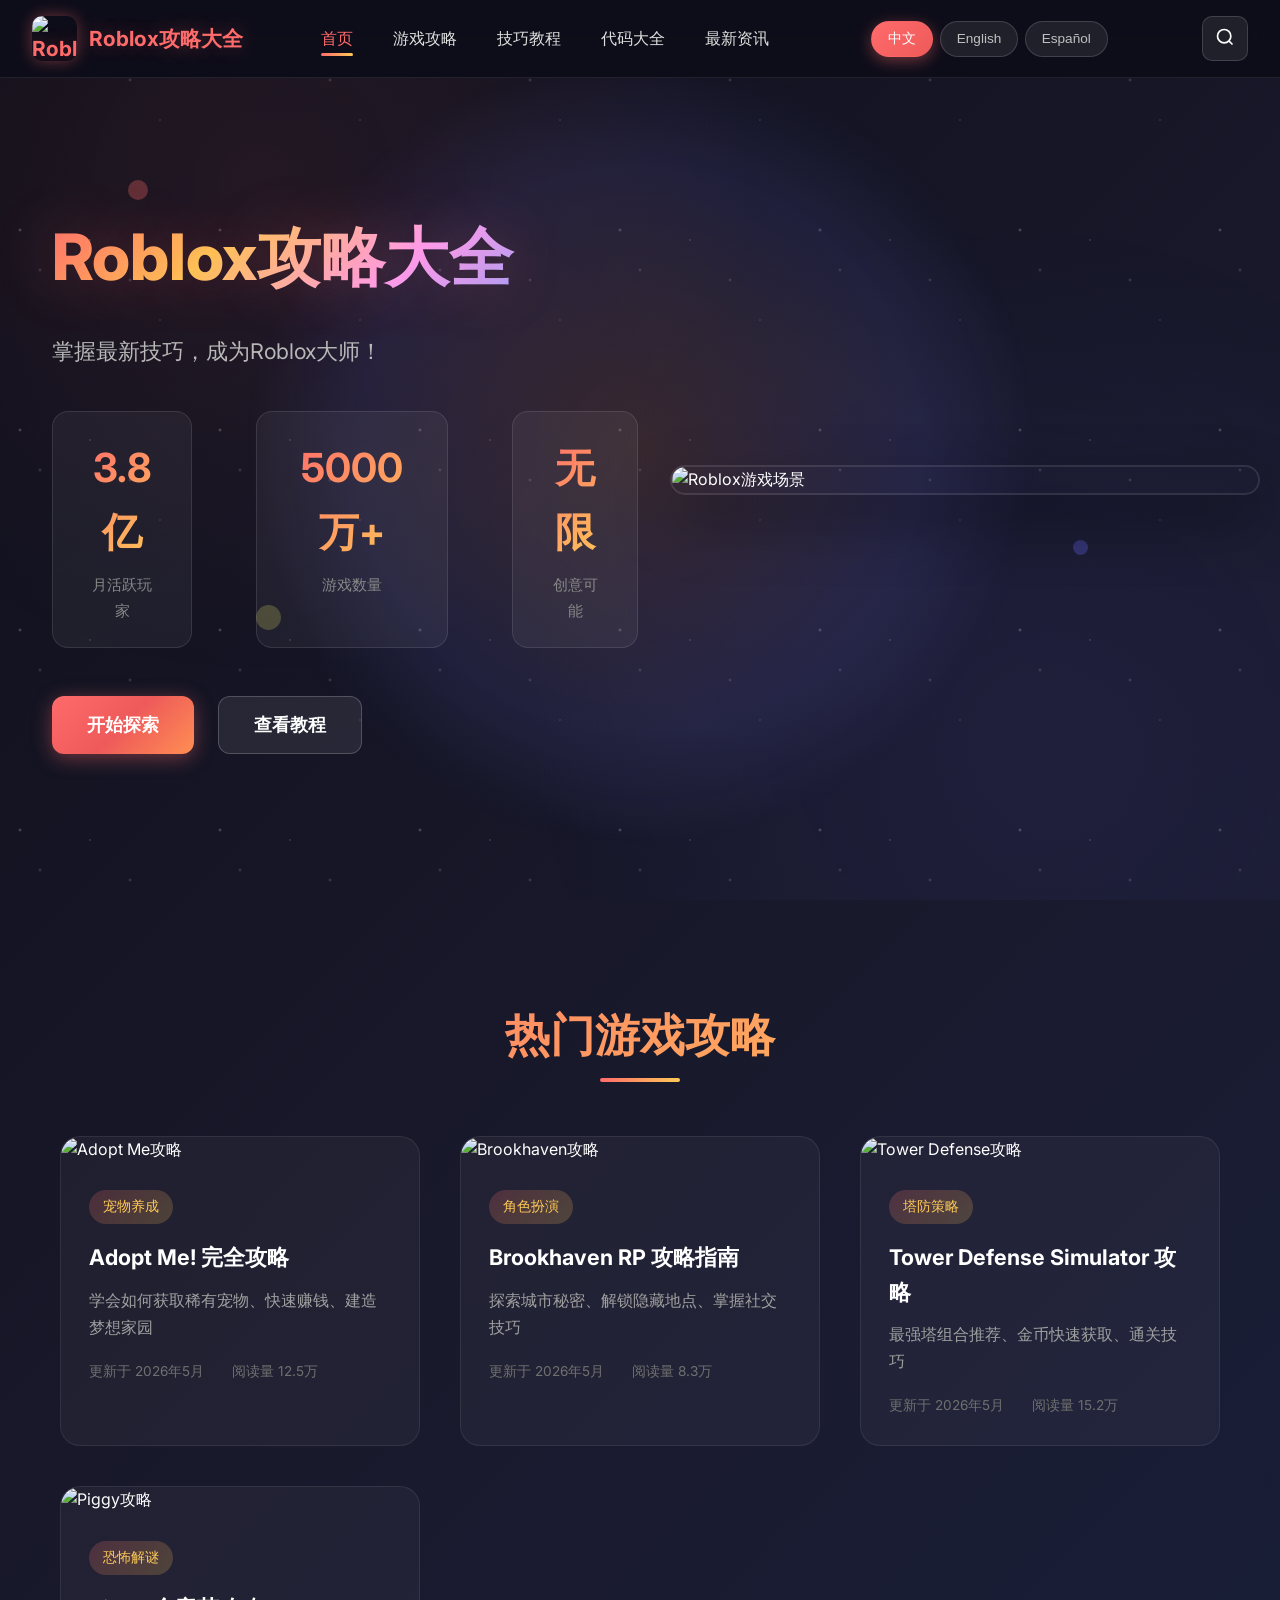
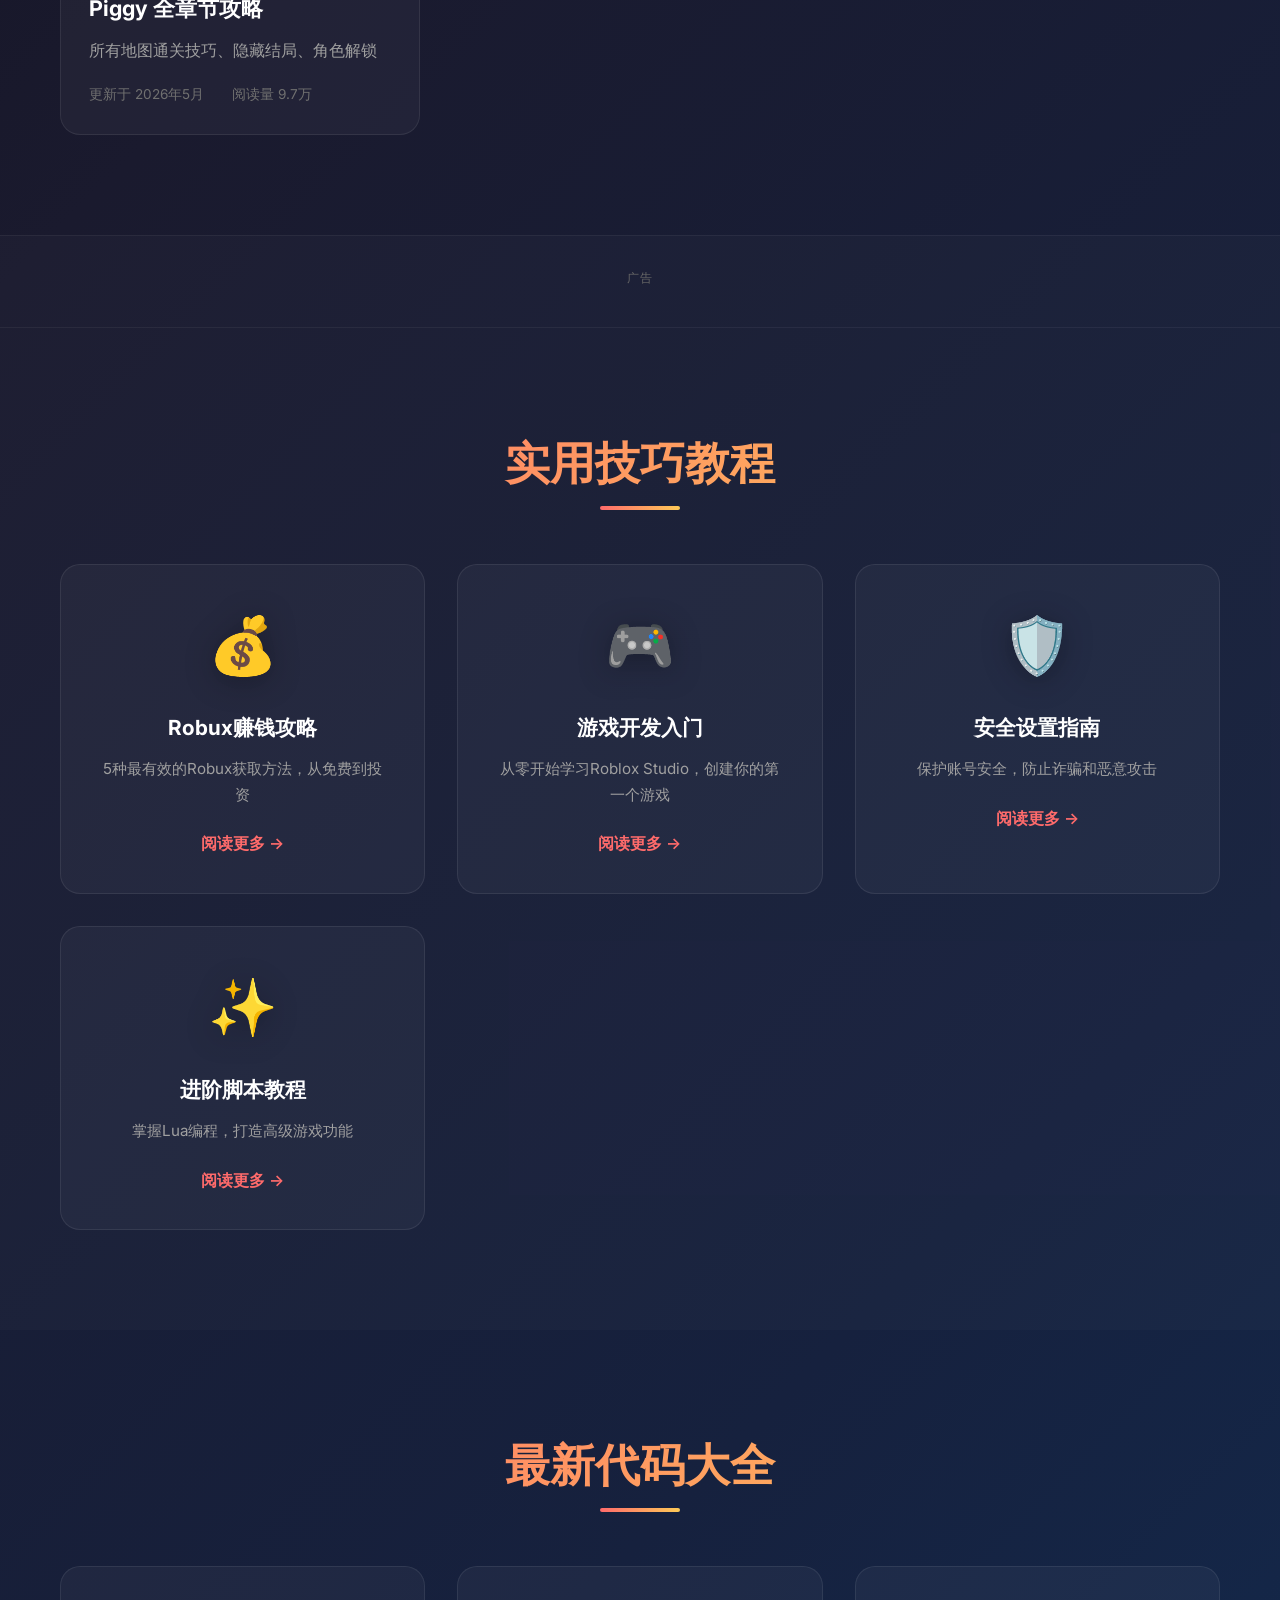
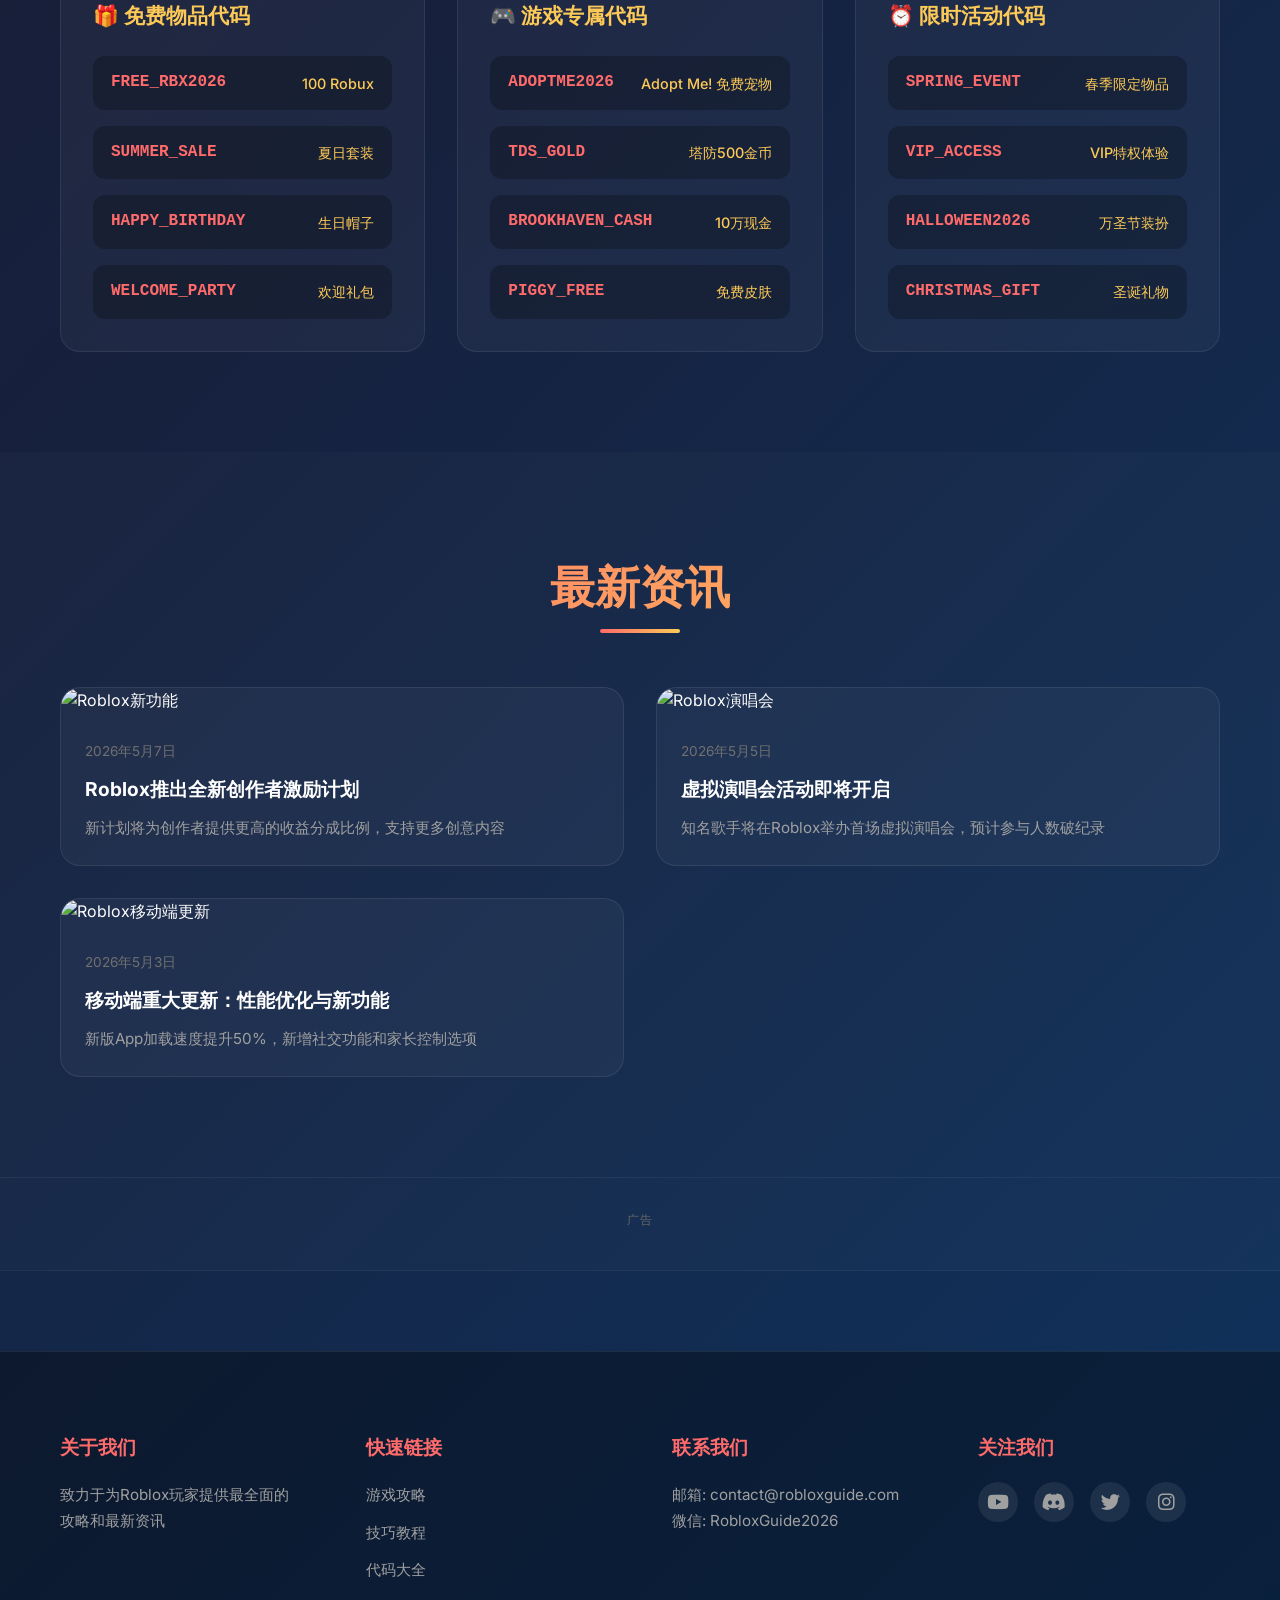
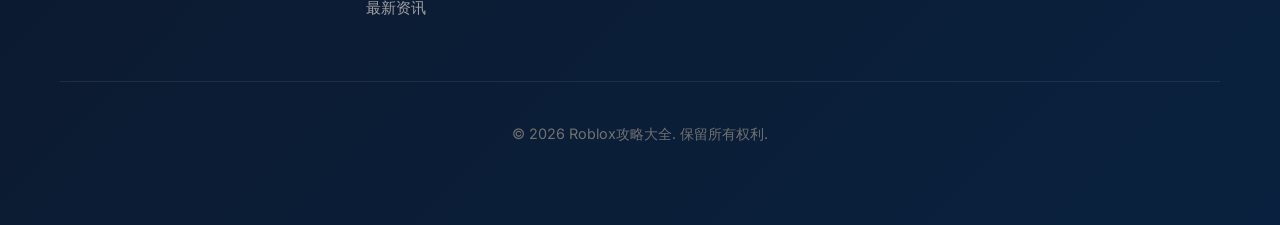
==== commit 088c8023: "Add files via upload" ====
--- a/index.html
+++ b/index.html
@@ -8,6 +8,7 @@
     <link rel="stylesheet" href="styles.css">
     <link href="https://fonts.googleapis.com/css2?family=Inter:wght@400;500;600;700;800&display=swap" rel="stylesheet">
     <link rel="stylesheet" href="https://cdnjs.cloudflare.com/ajax/libs/font-awesome/6.4.0/css/all.min.css">
+    <script async src="https://pagead2.googlesyndication.com/pagead/js/adsbygoogle.js?client=ca-pub-7290070016871695" crossorigin="anonymous"></script>
 </head>
 <body>
     <div class="stars-bg"></div>
@@ -15,7 +16,7 @@
     <header class="header">
         <nav class="navbar">
             <div class="logo">
-                <img src="https://neeko-copilot.bytedance.net/api/text2image?prompt=Roblox%20game%20logo%20with%20colorful%20blocks%20and%20robots%20minimalist%20design&image_size=square" alt="Roblox Logo">
+                <img src="https://picsum.photos/seed/robloxlogo/100/100" alt="Roblox Logo">
                 <span data-i18n="hero.title">Roblox攻略大全</span>
             </div>
             <ul class="nav-links">
@@ -69,7 +70,7 @@
             </div>
         </div>
         <div class="hero-image">
-            <img src="https://neeko-copilot.bytedance.net/api/text2image?prompt=Roblox%20game%20scene%20with%20colorful%20blocky%20characters%20playing%20in%20a%20virtual%20world%20with%20rainbow%20sky&image_size=landscape_16_9" alt="Roblox游戏场景">
+            <img src="https://picsum.photos/seed/robloxhero/800/450" alt="Roblox游戏场景">
         </div>
     </section>
 
@@ -78,7 +79,7 @@
             <h2 class="section-title" data-i18n="guides.title">热门游戏攻略</h2>
             <div class="guides-grid">
                 <article class="guide-card">
-                    <img src="https://neeko-copilot.bytedance.net/api/text2image?prompt=Roblox%20Adopt%20Me%20game%20scene%20with%20cute%20pets%20like%20unicorns%20and%20rainbow%20houses%20colorful&image_size=landscape_4_3" alt="Adopt Me攻略">
+                    <img src="https://picsum.photos/seed/adoptme/400/300" alt="Adopt Me攻略">
                     <div class="guide-content">
                         <span class="guide-tag" data-i18n="guides.cards.0.tag">宠物养成</span>
                         <h3><a href="adopt-me.html" data-i18n="guides.cards.0.title">Adopt Me! 完全攻略</a></h3>
@@ -90,7 +91,7 @@
                     </div>
                 </article>
                 <article class="guide-card">
-                    <img src="https://neeko-copilot.bytedance.net/api/text2image?prompt=Roblox%20Brookhaven%20RP%20luxury%20city%20roleplay%20game%20with%20modern%20houses%20and%20cars&image_size=landscape_4_3" alt="Brookhaven攻略">
+                    <img src="https://picsum.photos/seed/brookhaven/400/300" alt="Brookhaven攻略">
                     <div class="guide-content">
                         <span class="guide-tag" data-i18n="guides.cards.1.tag">角色扮演</span>
                         <h3><a href="brookhaven.html" data-i18n="guides.cards.1.title">Brookhaven RP 攻略指南</a></h3>
@@ -102,7 +103,7 @@
                     </div>
                 </article>
                 <article class="guide-card">
-                    <img src="https://neeko-copilot.bytedance.net/api/text2image?prompt=Roblox%20Tower%20Defense%20Simulator%20game%20with%20epic%20towers%20and%20colorful%20enemies%20battle%20scene&image_size=landscape_4_3" alt="Tower Defense攻略">
+                    <img src="https://picsum.photos/seed/towerdefense/400/300" alt="Tower Defense攻略">
                     <div class="guide-content">
                         <span class="guide-tag" data-i18n="guides.cards.2.tag">塔防策略</span>
                         <h3><a href="tower-defense.html" data-i18n="guides.cards.2.title">Tower Defense Simulator 攻略</a></h3>
@@ -114,7 +115,7 @@
                     </div>
                 </article>
                 <article class="guide-card">
-                    <img src="https://neeko-copilot.bytedance.net/api/text2image?prompt=Roblox%20Piggy%20horror%20game%20scene%20with%20pig%20characters%20scary%20atmosphere%20dark%20mysterious&image_size=landscape_4_3" alt="Piggy攻略">
+                    <img src="https://picsum.photos/seed/piggy/400/300" alt="Piggy攻略">
                     <div class="guide-content">
                         <span class="guide-tag" data-i18n="guides.cards.3.tag">恐怖解谜</span>
                         <h3><a href="piggy.html" data-i18n="guides.cards.3.title">Piggy 全章节攻略</a></h3>
@@ -125,6 +126,25 @@
                         </div>
                     </div>
                 </article>
+            </div>
+        </div>
+    </section>
+
+    <section class="ads-section">
+        <div class="container">
+            <div class="ad-container">
+                <div class="ad-label">广告</div>
+                <script async src="https://pagead2.googlesyndication.com/pagead/js/adsbygoogle.js?client=ca-pub-7290070016871695"
+                     crossorigin="anonymous"></script>
+                <ins class="adsbygoogle"
+                     style="display:block; text-align:center;"
+                     data-ad-layout="in-article"
+                     data-ad-format="fluid"
+                     data-ad-client="ca-pub-7290070016871695"
+                     data-ad-slot="1234567890"></ins>
+                <script>
+                     (adsbygoogle = window.adsbygoogle || []).push({});
+                </script>
             </div>
         </div>
     </section>
@@ -237,7 +257,7 @@
             <h2 class="section-title" data-i18n="news.title">最新资讯</h2>
             <div class="news-grid">
                 <article class="news-card">
-                    <img src="https://neeko-copilot.bytedance.net/api/text2image?prompt=Roblox%20creator%20program%20announcement%20with%20confetti%20celebration%20golden%20stars&image_size=landscape_4_3" alt="Roblox新功能">
+                    <img src="https://picsum.photos/seed/creator/400/300" alt="Roblox新功能">
                     <div class="news-content">
                         <span class="news-date" data-i18n="news.cards.0.date">2026年5月7日</span>
                         <h3 data-i18n="news.cards.0.title">Roblox推出全新创作者激励计划</h3>
@@ -245,7 +265,7 @@
                     </div>
                 </article>
                 <article class="news-card">
-                    <img src="https://neeko-copilot.bytedance.net/api/text2image?prompt=Roblox%20virtual%20concert%20event%20with%20neon%20lights%20music%20stage%20crowd&image_size=landscape_4_3" alt="Roblox演唱会">
+                    <img src="https://picsum.photos/seed/concert/400/300" alt="Roblox演唱会">
                     <div class="news-content">
                         <span class="news-date" data-i18n="news.cards.1.date">2026年5月5日</span>
                         <h3 data-i18n="news.cards.1.title">虚拟演唱会活动即将开启</h3>
@@ -253,13 +273,32 @@
                     </div>
                 </article>
                 <article class="news-card">
-                    <img src="https://neeko-copilot.bytedance.net/api/text2image?prompt=Roblox%20mobile%20app%20update%20with%20new%20UI%20design%20modern%20interface&image_size=landscape_4_3" alt="Roblox移动端更新">
+                    <img src="https://picsum.photos/seed/mobile/400/300" alt="Roblox移动端更新">
                     <div class="news-content">
                         <span class="news-date" data-i18n="news.cards.2.date">2026年5月3日</span>
                         <h3 data-i18n="news.cards.2.title">移动端重大更新：性能优化与新功能</h3>
                         <p data-i18n="news.cards.2.desc">新版App加载速度提升50%，新增社交功能和家长控制选项，带来更流畅的游戏体验</p>
                     </div>
                 </article>
+            </div>
+        </div>
+    </section>
+
+    <section class="ads-section">
+        <div class="container">
+            <div class="ad-container">
+                <div class="ad-label">广告</div>
+                <script async src="https://pagead2.googlesyndication.com/pagead/js/adsbygoogle.js?client=ca-pub-7290070016871695"
+                     crossorigin="anonymous"></script>
+                <ins class="adsbygoogle"
+                     style="display:block; text-align:center;"
+                     data-ad-layout="in-article"
+                     data-ad-format="fluid"
+                     data-ad-client="ca-pub-7290070016871695"
+                     data-ad-slot="0987654321"></ins>
+                <script>
+                     (adsbygoogle = window.adsbygoogle || []).push({});
+                </script>
             </div>
         </div>
     </section>
--- a/styles.css
+++ b/styles.css
@@ -1077,6 +1077,33 @@
     display: block;
 }
 
+/* 广告样式 */
+.ads-section {
+    padding: 2rem 0;
+    background: rgba(255, 255, 255, 0.02);
+    border-top: 1px solid rgba(255, 255, 255, 0.05);
+    border-bottom: 1px solid rgba(255, 255, 255, 0.05);
+}
+
+.ad-container {
+    max-width: 800px;
+    margin: 0 auto;
+    text-align: center;
+}
+
+.ad-label {
+    font-size: 0.75rem;
+    color: #666;
+    text-transform: uppercase;
+    letter-spacing: 1px;
+    margin-bottom: 0.5rem;
+}
+
+.adsbygoogle {
+    max-width: 100%;
+    display: block;
+}
+
 /* 响应式设计 */
 @media (max-width: 1024px) {
     .hero {
